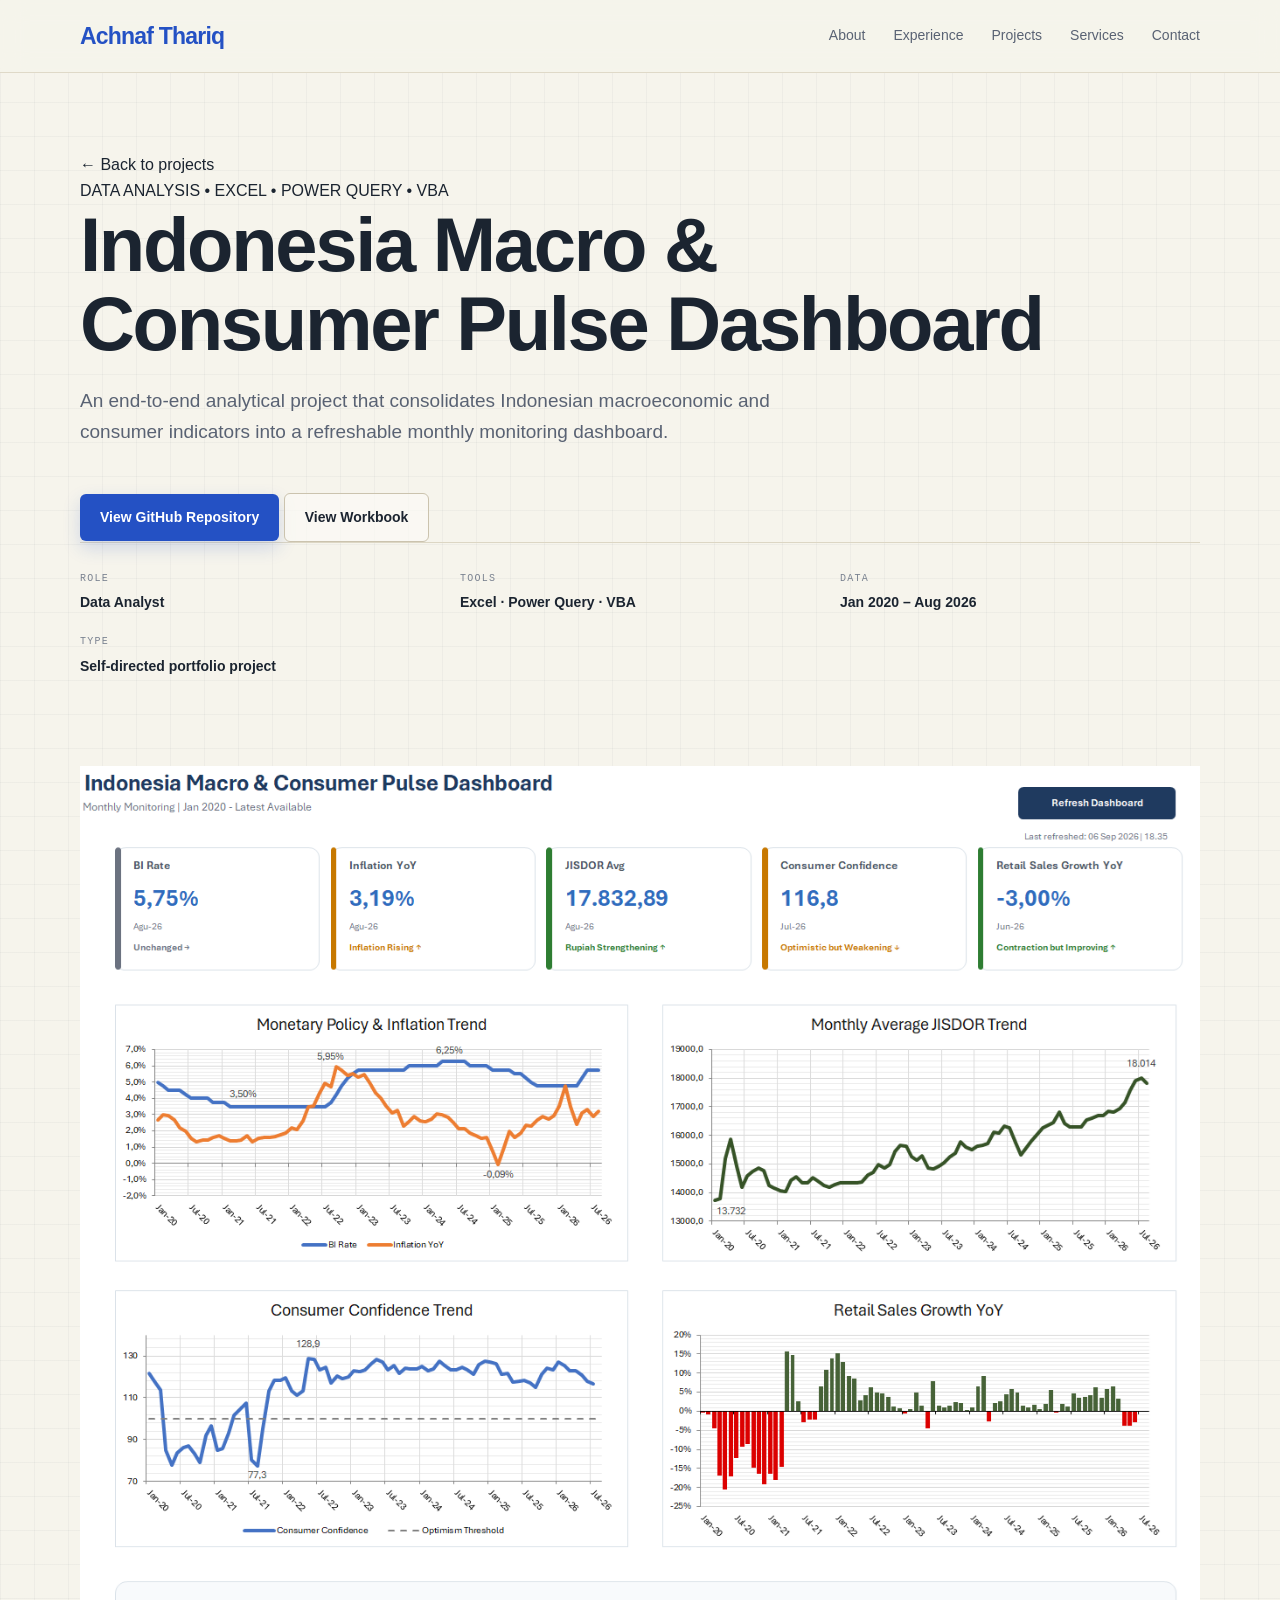
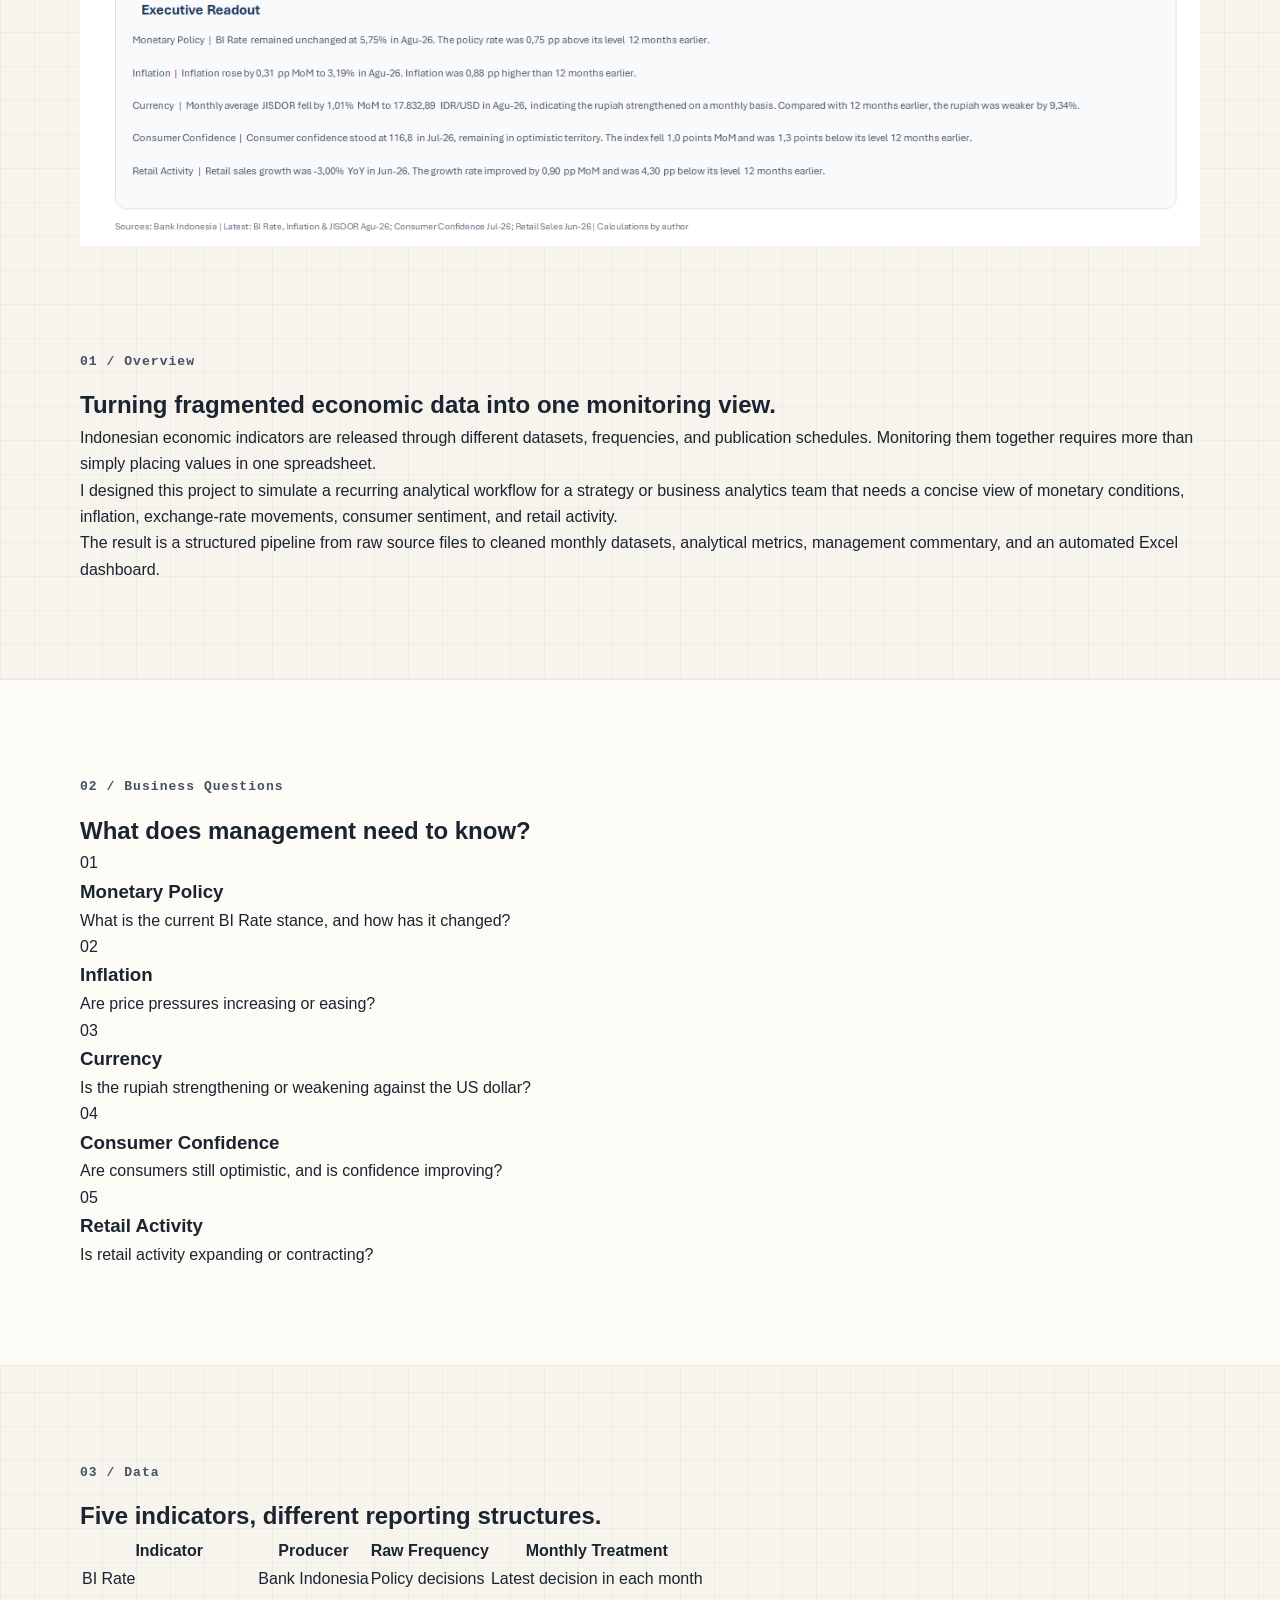
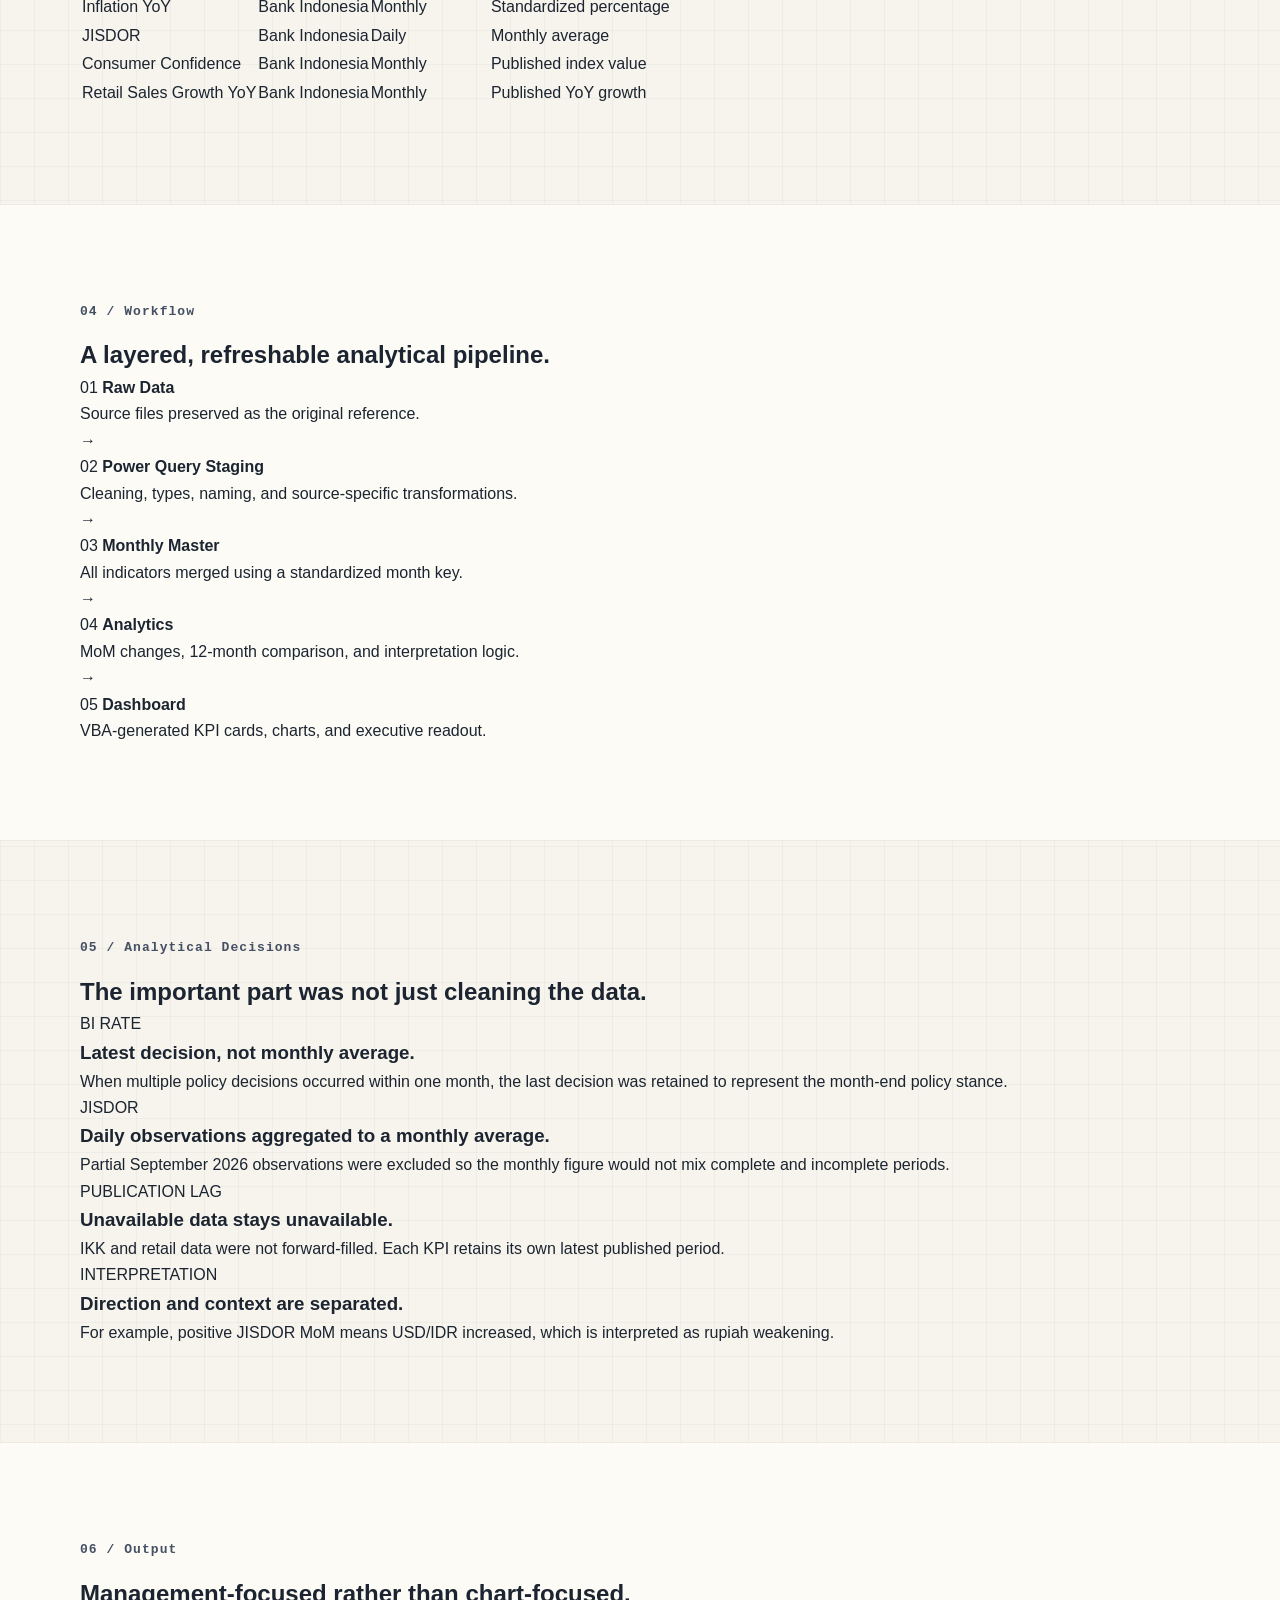
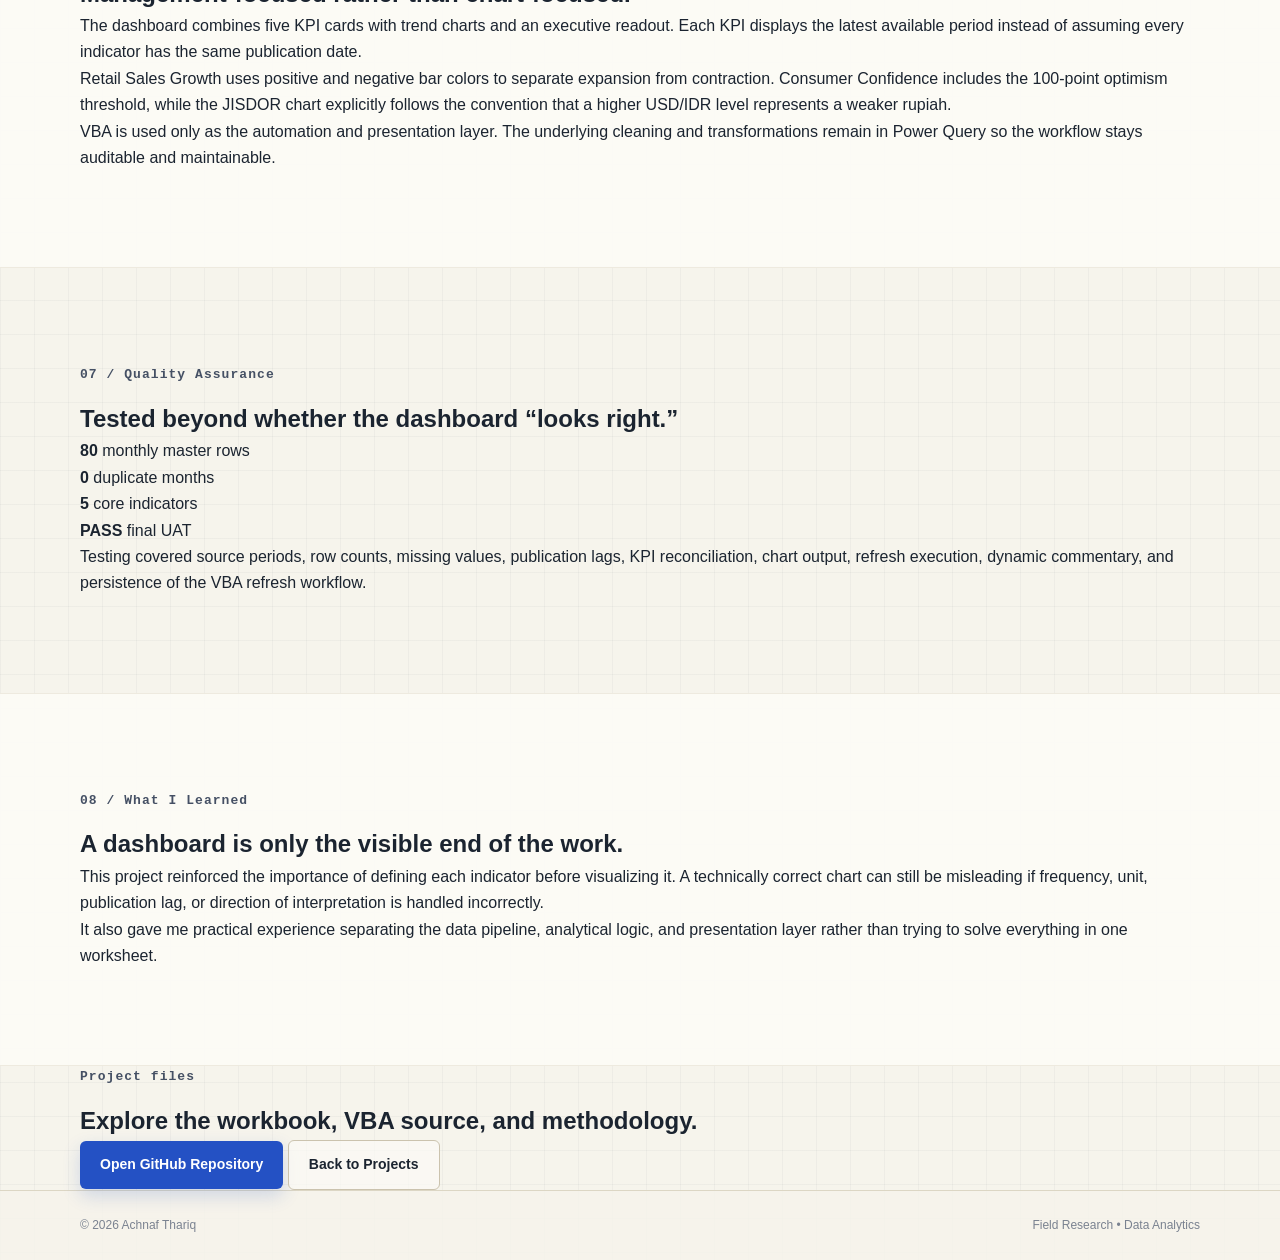
==== projects/indonesia-macro-consumer-pulse.html @ b65e3f68 "Add macro consumer dashboard case study and remove legacy sales project" ====
<!DOCTYPE html>
<html lang="en">
<head>
    <meta charset="UTF-8">
    <meta name="viewport" content="width=device-width, initial-scale=1.0">

    <title>Indonesia Macro & Consumer Pulse Dashboard | Achnaf Thariq</title>

    <meta
        name="description"
        content="Case study of an automated Excel dashboard for monitoring Indonesia's monetary conditions, exchange rate, consumer confidence, and retail activity using Power Query and VBA."
    >

    <link rel="canonical" href="https://www.achnafthariq.com/projects/indonesia-macro-consumer-pulse">

    <meta property="og:title" content="Indonesia Macro & Consumer Pulse Dashboard">
    <meta property="og:description" content="An automated Excel, Power Query, and VBA dashboard for monitoring Indonesian macroeconomic and consumer indicators.">
    <meta property="og:type" content="website">
    <meta property="og:url" content="https://www.achnafthariq.com/projects/indonesia-macro-consumer-pulse">
    <meta property="og:image" content="https://www.achnafthariq.com/images/projects/dashboard_preview.png">

    <link rel="icon" href="../favicon.svg" type="image/svg+xml">
    <link rel="alternate icon" href="../favicon.png">

    <link rel="preconnect" href="https://fonts.googleapis.com">
    <link rel="preconnect" href="https://fonts.gstatic.com" crossorigin>
    <link href="https://fonts.googleapis.com/css2?family=Space+Grotesk:wght@500;600;700&family=Inter:wght@400;500;600&family=JetBrains+Mono:wght@500;600&display=swap" rel="stylesheet">

    <link rel="stylesheet" href="../style.css">
</head>

<body>

    <header class="header">
        <nav class="navbar container">

            <a href="../index.html" class="logo">
                <span class="logo-mark" aria-hidden="true">
                    <span></span><span></span><span></span><span></span>
                </span>
                Achnaf Thariq
            </a>

            <button
                class="menu-button"
                id="menuButton"
                aria-label="Open navigation menu"
                aria-expanded="false"
                aria-controls="navLinks"
            >
                ☰
            </button>

            <div class="nav-links" id="navLinks">
                <a href="../index.html#about">About</a>
                <a href="../index.html#experience">Experience</a>
                <a href="../index.html#projects">Projects</a>
                <a href="../index.html#services">Services</a>
                <a href="../index.html#contact">Contact</a>
            </div>

        </nav>
    </header>


    <main class="case-study">

        <!-- HERO -->
        <section class="case-hero">
            <div class="container">

                <a href="../index.html#projects" class="case-back">
                    ← Back to projects
                </a>

                <p class="case-eyebrow">
                    DATA ANALYSIS • EXCEL • POWER QUERY • VBA
                </p>

                <h1>
                    Indonesia Macro &amp;<br>
                    Consumer Pulse Dashboard
                </h1>

                <p class="case-intro">
                    An end-to-end analytical project that consolidates Indonesian
                    macroeconomic and consumer indicators into a refreshable
                    monthly monitoring dashboard.
                </p>

                <div class="case-actions">
                    <a
                        href="https://github.com/achnafthariq/indonesia-macro-consumer-pulse-dashboard"
                        class="button primary"
                        target="_blank"
                        rel="noopener noreferrer"
                    >
                        View GitHub Repository
                    </a>

                    <a
                        href="https://github.com/achnafthariq/indonesia-macro-consumer-pulse-dashboard/blob/main/03_output/Indonesia_Macro_Consumer_Pulse_Dashboard.xlsm"
                        class="button secondary"
                        target="_blank"
                        rel="noopener noreferrer"
                    >
                        View Workbook
                    </a>
                </div>

                <div class="case-meta">
                    <div>
                        <span>ROLE</span>
                        <strong>Data Analyst</strong>
                    </div>

                    <div>
                        <span>TOOLS</span>
                        <strong>Excel · Power Query · VBA</strong>
                    </div>

                    <div>
                        <span>DATA</span>
                        <strong>Jan 2020 – Aug 2026</strong>
                    </div>

                    <div>
                        <span>TYPE</span>
                        <strong>Self-directed portfolio project</strong>
                    </div>
                </div>

            </div>
        </section>


        <!-- DASHBOARD PREVIEW -->
        <section class="case-dashboard-section">
            <div class="container">

                <div class="dashboard-frame">
                    <img
                        src="../images/projects/dashboard_preview.png"
                        alt="Indonesia Macro and Consumer Pulse Dashboard showing BI Rate, inflation, JISDOR, consumer confidence, and retail sales"
                    >
                </div>

            </div>
        </section>


        <!-- OVERVIEW -->
        <section class="section">
            <div class="container case-content-grid">

                <div>
                    <p class="section-label">01 / Overview</p>
                    <h2 class="case-section-title">
                        Turning fragmented economic data into one monitoring view.
                    </h2>
                </div>

                <div class="case-copy">
                    <p>
                        Indonesian economic indicators are released through different
                        datasets, frequencies, and publication schedules. Monitoring
                        them together requires more than simply placing values in one
                        spreadsheet.
                    </p>

                    <p>
                        I designed this project to simulate a recurring analytical
                        workflow for a strategy or business analytics team that needs
                        a concise view of monetary conditions, inflation, exchange-rate
                        movements, consumer sentiment, and retail activity.
                    </p>

                    <p>
                        The result is a structured pipeline from raw source files to
                        cleaned monthly datasets, analytical metrics, management
                        commentary, and an automated Excel dashboard.
                    </p>
                </div>

            </div>
        </section>


        <!-- BUSINESS QUESTIONS -->
        <section class="section section-alt">
            <div class="container">

                <p class="section-label">02 / Business Questions</p>
                <h2 class="case-section-title">
                    What does management need to know?
                </h2>

                <div class="question-grid">

                    <article class="case-card">
                        <span>01</span>
                        <h3>Monetary Policy</h3>
                        <p>
                            What is the current BI Rate stance, and how has it changed?
                        </p>
                    </article>

                    <article class="case-card">
                        <span>02</span>
                        <h3>Inflation</h3>
                        <p>
                            Are price pressures increasing or easing?
                        </p>
                    </article>

                    <article class="case-card">
                        <span>03</span>
                        <h3>Currency</h3>
                        <p>
                            Is the rupiah strengthening or weakening against the US dollar?
                        </p>
                    </article>

                    <article class="case-card">
                        <span>04</span>
                        <h3>Consumer Confidence</h3>
                        <p>
                            Are consumers still optimistic, and is confidence improving?
                        </p>
                    </article>

                    <article class="case-card">
                        <span>05</span>
                        <h3>Retail Activity</h3>
                        <p>
                            Is retail activity expanding or contracting?
                        </p>
                    </article>

                </div>

            </div>
        </section>


        <!-- DATA -->
        <section class="section">
            <div class="container">

                <p class="section-label">03 / Data</p>
                <h2 class="case-section-title">
                    Five indicators, different reporting structures.
                </h2>

                <div class="case-table-wrap">
                    <table class="case-table">
                        <thead>
                            <tr>
                                <th>Indicator</th>
                                <th>Producer</th>
                                <th>Raw Frequency</th>
                                <th>Monthly Treatment</th>
                            </tr>
                        </thead>

                        <tbody>
                            <tr>
                                <td>BI Rate</td>
                                <td>Bank Indonesia</td>
                                <td>Policy decisions</td>
                                <td>Latest decision in each month</td>
                            </tr>

                            <tr>
                                <td>Inflation YoY</td>
                                <td>Bank Indonesia</td>
                                <td>Monthly</td>
                                <td>Standardized percentage</td>
                            </tr>

                            <tr>
                                <td>JISDOR</td>
                                <td>Bank Indonesia</td>
                                <td>Daily</td>
                                <td>Monthly average</td>
                            </tr>

                            <tr>
                                <td>Consumer Confidence</td>
                                <td>Bank Indonesia</td>
                                <td>Monthly</td>
                                <td>Published index value</td>
                            </tr>

                            <tr>
                                <td>Retail Sales Growth YoY</td>
                                <td>Bank Indonesia</td>
                                <td>Monthly</td>
                                <td>Published YoY growth</td>
                            </tr>
                        </tbody>
                    </table>
                </div>

            </div>
        </section>


        <!-- PIPELINE -->
        <section class="section section-alt">
            <div class="container">

                <p class="section-label">04 / Workflow</p>
                <h2 class="case-section-title">
                    A layered, refreshable analytical pipeline.
                </h2>

                <div class="case-pipeline">

                    <div>
                        <span>01</span>
                        <strong>Raw Data</strong>
                        <p>Source files preserved as the original reference.</p>
                    </div>

                    <div class="pipeline-arrow">→</div>

                    <div>
                        <span>02</span>
                        <strong>Power Query Staging</strong>
                        <p>Cleaning, types, naming, and source-specific transformations.</p>
                    </div>

                    <div class="pipeline-arrow">→</div>

                    <div>
                        <span>03</span>
                        <strong>Monthly Master</strong>
                        <p>All indicators merged using a standardized month key.</p>
                    </div>

                    <div class="pipeline-arrow">→</div>

                    <div>
                        <span>04</span>
                        <strong>Analytics</strong>
                        <p>MoM changes, 12-month comparison, and interpretation logic.</p>
                    </div>

                    <div class="pipeline-arrow">→</div>

                    <div>
                        <span>05</span>
                        <strong>Dashboard</strong>
                        <p>VBA-generated KPI cards, charts, and executive readout.</p>
                    </div>

                </div>

            </div>
        </section>


        <!-- KEY DECISIONS -->
        <section class="section">
            <div class="container">

                <p class="section-label">05 / Analytical Decisions</p>
                <h2 class="case-section-title">
                    The important part was not just cleaning the data.
                </h2>

                <div class="decision-grid">

                    <article class="case-card">
                        <p class="decision-label">BI RATE</p>
                        <h3>Latest decision, not monthly average.</h3>
                        <p>
                            When multiple policy decisions occurred within one month,
                            the last decision was retained to represent the month-end
                            policy stance.
                        </p>
                    </article>

                    <article class="case-card">
                        <p class="decision-label">JISDOR</p>
                        <h3>Daily observations aggregated to a monthly average.</h3>
                        <p>
                            Partial September 2026 observations were excluded so the
                            monthly figure would not mix complete and incomplete periods.
                        </p>
                    </article>

                    <article class="case-card">
                        <p class="decision-label">PUBLICATION LAG</p>
                        <h3>Unavailable data stays unavailable.</h3>
                        <p>
                            IKK and retail data were not forward-filled. Each KPI
                            retains its own latest published period.
                        </p>
                    </article>

                    <article class="case-card">
                        <p class="decision-label">INTERPRETATION</p>
                        <h3>Direction and context are separated.</h3>
                        <p>
                            For example, positive JISDOR MoM means USD/IDR increased,
                            which is interpreted as rupiah weakening.
                        </p>
                    </article>

                </div>

            </div>
        </section>


        <!-- OUTPUT -->
        <section class="section section-alt">
            <div class="container case-content-grid">

                <div>
                    <p class="section-label">06 / Output</p>
                    <h2 class="case-section-title">
                        Management-focused rather than chart-focused.
                    </h2>
                </div>

                <div class="case-copy">
                    <p>
                        The dashboard combines five KPI cards with trend charts and
                        an executive readout. Each KPI displays the latest available
                        period instead of assuming every indicator has the same
                        publication date.
                    </p>

                    <p>
                        Retail Sales Growth uses positive and negative bar colors to
                        separate expansion from contraction. Consumer Confidence
                        includes the 100-point optimism threshold, while the JISDOR
                        chart explicitly follows the convention that a higher USD/IDR
                        level represents a weaker rupiah.
                    </p>

                    <p>
                        VBA is used only as the automation and presentation layer.
                        The underlying cleaning and transformations remain in
                        Power Query so the workflow stays auditable and maintainable.
                    </p>
                </div>

            </div>
        </section>


        <!-- QA -->
        <section class="section">
            <div class="container">

                <p class="section-label">07 / Quality Assurance</p>
                <h2 class="case-section-title">
                    Tested beyond whether the dashboard “looks right.”
                </h2>

                <div class="qa-grid">

                    <div class="qa-item">
                        <strong>80</strong>
                        <span>monthly master rows</span>
                    </div>

                    <div class="qa-item">
                        <strong>0</strong>
                        <span>duplicate months</span>
                    </div>

                    <div class="qa-item">
                        <strong>5</strong>
                        <span>core indicators</span>
                    </div>

                    <div class="qa-item">
                        <strong>PASS</strong>
                        <span>final UAT</span>
                    </div>

                </div>

                <div class="case-copy qa-copy">
                    <p>
                        Testing covered source periods, row counts, missing values,
                        publication lags, KPI reconciliation, chart output, refresh
                        execution, dynamic commentary, and persistence of the VBA
                        refresh workflow.
                    </p>
                </div>

            </div>
        </section>


        <!-- LEARNINGS -->
        <section class="section section-alt">
            <div class="container case-content-grid">

                <div>
                    <p class="section-label">08 / What I Learned</p>
                    <h2 class="case-section-title">
                        A dashboard is only the visible end of the work.
                    </h2>
                </div>

                <div class="case-copy">
                    <p>
                        This project reinforced the importance of defining each
                        indicator before visualizing it. A technically correct chart
                        can still be misleading if frequency, unit, publication lag,
                        or direction of interpretation is handled incorrectly.
                    </p>

                    <p>
                        It also gave me practical experience separating the data
                        pipeline, analytical logic, and presentation layer rather
                        than trying to solve everything in one worksheet.
                    </p>
                </div>

            </div>
        </section>


        <!-- CTA -->
        <section class="case-cta">
            <div class="container">

                <p class="section-label">Project files</p>

                <h2>
                    Explore the workbook, VBA source, and methodology.
                </h2>

                <div class="case-actions">
                    <a
                        href="https://github.com/achnafthariq/indonesia-macro-consumer-pulse-dashboard"
                        class="button primary"
                        target="_blank"
                        rel="noopener noreferrer"
                    >
                        Open GitHub Repository
                    </a>

                    <a
                        href="../index.html#projects"
                        class="button secondary"
                    >
                        Back to Projects
                    </a>
                </div>

            </div>
        </section>

    </main>


    <footer>
        <div class="container footer-content">
            <p>© <span id="year"></span> Achnaf Thariq</p>
            <p>Field Research • Data Analytics</p>
        </div>
    </footer>

    <script src="../script.js"></script>

</body>
</html>
---- style.css ----
/* =========================
   DESIGN TOKENS
========================= */

:root {
    --paper: #F6F4EC;
    --paper-deep: #F0EDE2;
    --surface: #FCFBF6;
    --surface-strong: #FFFFFF;
    --ink: #1B2430;
    --ink-soft: #596273;
    --ink-muted: #7A8290;
    --border: #DCD6C4;
    --border-strong: #CBC3AE;

    --blue: #2451C4;
    --blue-dark: #1B3A94;
    --blue-soft: #E8EDFB;
    --blue-border: #C4D0F2;

    --ochre: #C98A2B;
    --ochre-dark: #8A5E1C;
    --ochre-soft: #FBF0DE;
    --ochre-border: #EAD2A3;

    --shadow-sm: 0 8px 24px rgba(27, 36, 48, 0.05);
    --shadow-md: 0 14px 34px rgba(27, 36, 48, 0.08);

    --radius-sm: 6px;
    --radius-md: 10px;
    --radius-lg: 14px;

    --container: 1120px;
}

* {
    margin: 0;
    padding: 0;
    box-sizing: border-box;
}

html {
    scroll-behavior: smooth;
    scroll-padding-top: 84px;
}

body {
    font-family: "Segoe UI", "Helvetica Neue", Arial, sans-serif;
    background-color: var(--paper);
    color: var(--ink);
    line-height: 1.65;
    -webkit-font-smoothing: antialiased;
    text-rendering: optimizeLegibility;

    background-image:
        linear-gradient(rgba(27, 36, 48, 0.035) 1px, transparent 1px),
        linear-gradient(90deg, rgba(27, 36, 48, 0.035) 1px, transparent 1px);
    background-size: 34px 34px;
}

a {
    color: inherit;
    text-decoration: none;
}

button,
a {
    -webkit-tap-highlight-color: transparent;
}

img,
svg {
    max-width: 100%;
}

.container {
    width: min(var(--container), 90%);
    margin-inline: auto;
}

h1,
h2,
h3,
.logo,
.button {
    font-family: "Segoe UI", "Helvetica Neue", Arial, sans-serif;
}

::selection {
    background: var(--blue-soft);
    color: var(--ink);
}

/* =========================
   ACCESSIBILITY
========================= */

:focus-visible {
    outline: 3px solid rgba(36, 81, 196, 0.3);
    outline-offset: 3px;
    border-radius: 4px;
}

/* =========================
   NAVIGATION
========================= */

.header {
    position: fixed;
    width: 100%;
    top: 0;
    left: 0;
    background: rgba(246, 244, 236, 0.9);
    backdrop-filter: blur(12px);
    -webkit-backdrop-filter: blur(12px);
    border-bottom: 1px solid rgba(220, 214, 196, 0.9);
    z-index: 1000;
}

.navbar {
    height: 72px;
    display: flex;
    align-items: center;
    justify-content: space-between;
}

.logo {
    font-size: 23px;
    line-height: 1;
    font-weight: 800;
    letter-spacing: -0.8px;
    color: var(--blue);
}

.nav-links {
    display: flex;
    align-items: center;
    gap: 28px;
}

.nav-links a,
.case-nav a {
    position: relative;
    color: var(--ink-soft);
    font-size: 14px;
    font-weight: 500;
    transition: color 0.2s ease;
}

.nav-links a::after {
    content: "";
    position: absolute;
    left: 0;
    bottom: -7px;
    width: 100%;
    height: 2px;
    background: var(--blue);
    transform: scaleX(0);
    transform-origin: center;
    transition: transform 0.2s ease;
}

.nav-links a:hover,
.nav-links a.active,
.case-nav a:hover {
    color: var(--ink);
}

.nav-links a:hover::after,
.nav-links a.active::after {
    transform: scaleX(1);
}

.menu-button {
    display: none;
    background: transparent;
    border: 0;
    color: var(--ink);
    font-size: 25px;
    cursor: pointer;
    line-height: 1;
}

/* =========================
   HERO
========================= */

.hero {
    padding: 154px 0 64px;
}

.hero-content {
    max-width: 900px;
}

.eyebrow,
.section-label,
.pipeline-caption,
.timeline-date,
.skill-group-title,
.project-type,
.stage-tag,
.card-number,
.case-meta span,
.comparison-card > p,
.next-project p {
    font-family: ui-monospace, SFMono-Regular, Menlo, Monaco, Consolas, "Liberation Mono", monospace;
}

.eyebrow {
    color: var(--ink-soft);
    font-size: 13px;
    font-weight: 600;
    letter-spacing: 0.2px;
    margin-bottom: 18px;
}

.hero h1 {
    max-width: 880px;
    font-size: clamp(46px, 7vw, 76px);
    line-height: 1.04;
    letter-spacing: -2.8px;
    font-weight: 760;
    margin-bottom: 18px;
}

.hero h1 span {
    color: var(--blue);
}

.hero h2 {
    max-width: 770px;
    color: var(--ink);
    font-size: clamp(23px, 3vw, 34px);
    font-weight: 560;
    line-height: 1.3;
    letter-spacing: -0.8px;
    margin-bottom: 20px;
}

.hero-description {
    color: var(--ink-soft);
    max-width: 680px;
    font-size: 16px;
    margin-bottom: 30px;
}

.hero-buttons,
.contact-buttons {
    display: flex;
    gap: 12px;
    flex-wrap: wrap;
}

.button {
    display: inline-flex;
    align-items: center;
    justify-content: center;
    min-height: 46px;
    padding: 12px 20px;
    border-radius: var(--radius-sm);
    font-weight: 700;
    font-size: 14px;
    transition: transform 0.2s ease, box-shadow 0.2s ease, border-color 0.2s ease, color 0.2s ease;
}

.primary {
    background: var(--blue);
    color: #fff;
    box-shadow: 0 7px 18px rgba(36, 81, 196, 0.18);
}

.primary:hover {
    transform: translateY(-2px);
    box-shadow: 0 10px 24px rgba(36, 81, 196, 0.23);
}

.secondary {
    background: rgba(252, 251, 246, 0.68);
    border: 1px solid var(--border-strong);
    color: var(--ink);
}

.secondary:hover {
    border-color: var(--blue);
    color: var(--blue);
}

.hero-graphic {
    width: min(620px, 100%);
    height: auto;
    margin-top: 28px;
    display: block;
}

/* =========================
   DATA PIPELINE
========================= */

.pipeline {
    border-top: 1px solid var(--border);
    border-bottom: 1px solid var(--border);
    background: rgba(252, 251, 246, 0.94);
    padding: 24px 0;
}

.pipeline-caption {
    color: var(--ink-muted);
    font-size: 11px;
    margin-bottom: 12px;
}

.pipeline-steps {
    display: flex;
    align-items: center;
    gap: 10px;
    flex-wrap: wrap;
}

.pipeline-step {
    position: relative;
    display: flex;
    align-items: center;
    gap: 8px;
    padding-right: 24px;
    font-family: ui-monospace, SFMono-Regular, Menlo, Monaco, Consolas, monospace;
    font-size: 13px;
    font-weight: 600;
}

.pipeline-step:not(:last-child)::after {
    content: "";
    position: absolute;
    right: 1px;
    top: 50%;
    width: 13px;
    height: 1px;
    background: var(--border-strong);
}

.pipeline-step .dot {
    width: 7px;
    height: 7px;
    border-radius: 50%;
}

.pipeline-step.field {
    color: var(--ochre);
}

.pipeline-step.field .dot {
    background: var(--ochre);
}

.pipeline-step.data {
    color: var(--blue);
}

.pipeline-step.data .dot {
    background: var(--blue);
}

/* =========================
   SECTIONS
========================= */

.section {
    padding: 96px 0;
}

.section-alt {
    background: rgba(252, 251, 246, 0.97);
    border-top: 1px solid rgba(220, 214, 196, 0.45);
    border-bottom: 1px solid rgba(220, 214, 196, 0.45);
}

.section-label {
    color: var(--ink-muted);
    font-size: 11px;
    font-weight: 700;
    letter-spacing: 1.25px;
    margin-bottom: 14px;
}

.section-title {
    max-width: 900px;
    font-size: clamp(32px, 4.5vw, 47px);
    line-height: 1.14;
    letter-spacing: -1.6px;
    font-weight: 700;
    margin-bottom: 48px;
}

/* =========================
   ABOUT / SKILLS
========================= */

.about-grid {
    display: grid;
    grid-template-columns: 1.12fr 1fr;
    gap: 72px;
    align-items: start;
}

.about-copy p,
.about-grid > div:first-child > p {
    color: var(--ink-soft);
    font-size: 16px;
    margin-bottom: 18px;
}

.skills {
    display: block;
}

.skill-group {
    margin-bottom: 24px;
}

.skill-group:last-child {
    margin-bottom: 0;
}

.skill-group-title {
    font-size: 12px;
    font-weight: 700;
    margin-bottom: 11px;
}

.field-title {
    color: var(--ochre-dark);
}

.data-title {
    color: var(--blue-dark);
}

.learning-title {
    color: #5E6674;
}

.skill-group-items {
    display: flex;
    flex-wrap: wrap;
    gap: 8px;
}

.skill {
    display: inline-flex;
    align-items: center;
    gap: 7px;
    min-height: 34px;
    padding: 7px 11px;
    border-radius: var(--radius-sm);
    font-size: 13px;
    font-weight: 600;
}

.skill small {
    font-size: 10px;
    font-weight: 600;
    opacity: 0.72;
}

.field-skill {
    background: var(--ochre-soft);
    color: var(--ochre-dark);
    border: 1px solid var(--ochre-border);
}

.data-skill {
    background: var(--blue-soft);
    color: var(--blue-dark);
    border: 1px solid var(--blue-border);
}

.learning-skill {
    background: rgba(255, 255, 255, 0.6);
    color: var(--ink-soft);
    border: 1px dashed var(--border-strong);
}

/* =========================
   EXPERIENCE
========================= */

.timeline {
    max-width: 920px;
    display: flex;
    flex-direction: column;
    gap: 22px;
}

.timeline-item {
    background: var(--surface-strong);
    border: 1px solid var(--border);
    border-radius: var(--radius-md);
    padding: 28px 30px;
    box-shadow: var(--shadow-sm);
}

.stage-tag {
    display: inline-block;
    font-size: 10px;
    line-height: 1;
    font-weight: 700;
    letter-spacing: 0.5px;
    padding: 7px 9px;
    border-radius: 5px;
    margin-bottom: 17px;
}

.stage-tag.field {
    background: var(--ochre-soft);
    color: var(--ochre-dark);
    border: 1px solid var(--ochre-border);
}

.stage-tag.data {
    background: var(--blue-soft);
    color: var(--blue-dark);
    border: 1px solid var(--blue-border);
}

.experience-header {
    display: flex;
    justify-content: space-between;
    align-items: flex-start;
    gap: 30px;
    margin-bottom: 17px;
}

.timeline-date {
    color: var(--ink-muted);
    font-size: 11px;
    font-weight: 600;
    margin-bottom: 5px;
}

.timeline-item h3 {
    font-size: 21px;
    line-height: 1.25;
    margin-bottom: 4px;
    font-weight: 700;
}

.experience-company,
.experience-location {
    color: var(--ink-soft);
    font-size: 13px;
}

.experience-location {
    white-space: nowrap;
}

.experience-list {
    padding-left: 18px;
    max-width: 780px;
}

.experience-list li {
    color: var(--ink-soft);
    margin-bottom: 8px;
    padding-left: 3px;
    font-size: 14px;
}

.experience-list li::marker {
    color: var(--blue);
}

/* =========================
   PROJECTS
========================= */

.project-grid {
    display: grid;
    grid-template-columns: repeat(3, 1fr);
    gap: 20px;
}

.project-card {
    overflow: hidden;
    border-radius: var(--radius-md);
    background: var(--surface-strong);
    border: 1px solid var(--border);
    box-shadow: var(--shadow-sm);
    transition: transform 0.22s ease, box-shadow 0.22s ease, border-color 0.22s ease;
}

.project-card:hover {
    transform: translateY(-4px);
    box-shadow: var(--shadow-md);
}

.data-card:hover {
    border-color: var(--blue-border);
}

.field-card:hover {
    border-color: var(--ochre-border);
}

.project-image {
    height: 170px;
    display: flex;
    align-items: center;
    justify-content: center;
    padding: 20px;
    letter-spacing: 1.45px;
    font-family: ui-monospace, SFMono-Regular, Menlo, Monaco, Consolas, monospace;
    font-size: 11px;
    font-weight: 700;
    background-size: 16px 16px;
}

.project-image-real {
    padding: 0;
    overflow: hidden;
    background: #ffffff;
}

.project-image-real img {
    width: 100%;
    height: 100%;
    display: block;
    object-fit: cover;
    object-position: center;
}

.data-image {
    background-color: var(--blue-soft);
    color: #33509B;
    background-image: radial-gradient(#B9C7EE 1px, transparent 1px);
}

.field-image {
    background-color: var(--ochre-soft);
    color: #9C7126;
    background-image: radial-gradient(#E9C787 1px, transparent 1px);
}

.project-content {
    padding: 22px;
}

.project-type {
    font-size: 10px;
    letter-spacing: 1px;
    margin-bottom: 8px;
    font-weight: 700;
}

.data-text {
    color: var(--blue);
}

.field-text {
    color: var(--ochre);
}

.project-content h3 {
    margin-bottom: 9px;
    font-size: 19px;
    line-height: 1.25;
    font-weight: 700;
}

.project-content > p:not(.project-type) {
    color: var(--ink-soft);
    margin-bottom: 17px;
    font-size: 14px;
}

.project-tags {
    display: flex;
    flex-wrap: wrap;
    gap: 7px;
    margin-bottom: 17px;
}

.project-tags span,
.case-tags span {
    padding: 6px 9px;
    background: var(--paper);
    border: 1px solid var(--border);
    border-radius: 5px;
    color: var(--ink-soft);
    font-size: 11px;
    font-weight: 600;
}

.project-link {
    display: inline-block;
    font-weight: 700;
    color: var(--blue);
    font-size: 13px;
}

.project-link:hover {
    text-decoration: underline;
    text-underline-offset: 3px;
}

.project-coming {
    color: var(--ink-muted);
    font-size: 12px;
    font-weight: 700;
}

/* =========================
   SERVICES
========================= */

.card-grid {
    display: grid;
    grid-template-columns: repeat(3, 1fr);
    gap: 18px;
}

.card {
    min-height: 210px;
    padding: 28px;
    background: var(--paper);
    border: 1px solid var(--border);
    border-radius: var(--radius-md);
    transition: transform 0.22s ease, border-color 0.22s ease, box-shadow 0.22s ease;
}

.card:hover {
    transform: translateY(-3px);
    border-color: var(--blue-border);
    box-shadow: var(--shadow-sm);
}

.card-number {
    display: inline-block;
    font-size: 11px;
    font-weight: 800;
    margin-bottom: 28px;
}

.card h3 {
    font-size: 18px;
    margin-bottom: 10px;
    font-weight: 700;
}

.card p {
    color: var(--ink-soft);
    font-size: 14px;
}

/* =========================
   CONTACT
========================= */

.contact {
    text-align: center;
}

.contact-content {
    max-width: 740px;
}

.contact h2 {
    font-size: clamp(36px, 5vw, 55px);
    line-height: 1.1;
    letter-spacing: -1.8px;
    font-weight: 720;
    margin-bottom: 17px;
}

.contact p:not(.section-label) {
    color: var(--ink-soft);
    margin-bottom: 28px;
    font-size: 16px;
}

.contact-buttons {
    justify-content: center;
}

/* =========================
   FOOTER
========================= */

footer {
    border-top: 1px solid var(--border);
    padding: 25px 0;
    color: var(--ink-muted);
    font-size: 12px;
    background: rgba(246, 244, 236, 0.86);
}

.footer-content {
    display: flex;
    justify-content: space-between;
    gap: 20px;
}

/* =========================
   CASE STUDY
========================= */

.case-nav {
    display: flex;
    gap: 25px;
}

.case-hero {
    padding: 152px 0 88px;
}

.case-container {
    max-width: 900px;
}

.back-link {
    display: inline-block;
    color: var(--ink-muted);
    font-size: 13px;
    font-weight: 600;
    margin-bottom: 42px;
}

.back-link:hover {
    color: var(--blue);
}

.case-hero h1 {
    font-size: clamp(48px, 8vw, 76px);
    line-height: 1.04;
    letter-spacing: -2.3px;
    margin-bottom: 22px;
}

.case-intro {
    max-width: 760px;
    color: var(--ink-soft);
    font-size: 19px;
    line-height: 1.65;
    margin-bottom: 45px;
}

.case-meta {
    display: grid;
    grid-template-columns: repeat(3, 1fr);
    gap: 20px;
    padding-top: 28px;
    border-top: 1px solid var(--border);
}

.case-meta div {
    display: flex;
    flex-direction: column;
    gap: 4px;
}

.case-meta span {
    color: var(--ink-muted);
    font-size: 10px;
    letter-spacing: 1.25px;
}

.case-meta strong {
    font-size: 14px;
}

.case-heading {
    font-size: clamp(31px, 5vw, 47px);
    line-height: 1.18;
    letter-spacing: -1.2px;
    margin-bottom: 27px;
}

.case-text {
    max-width: 760px;
    color: var(--ink-soft);
    font-size: 16px;
    margin-bottom: 18px;
}

.problem-grid {
    display: grid;
    grid-template-columns: repeat(2, 1fr);
    gap: 15px;
    margin-top: 45px;
}

.problem-card {
    padding: 24px;
    background: var(--surface-strong);
    border: 1px solid var(--border);
    border-radius: var(--radius-md);
    box-shadow: var(--shadow-sm);
}

.problem-card > span {
    color: var(--blue);
    font-size: 11px;
    font-weight: 800;
}

.problem-card h3 {
    margin: 18px 0 7px;
    font-size: 18px;
}

.problem-card p {
    color: var(--ink-soft);
    font-size: 14px;
}

.workflow {
    margin-top: 40px;
}

.workflow-step {
    display: grid;
    grid-template-columns: 56px 1fr;
    gap: 18px;
    padding: 27px 0;
    border-bottom: 1px solid var(--border);
}

.workflow-step > span {
    color: var(--blue);
    font-size: 12px;
    font-weight: 800;
}

.workflow-step h3 {
    margin-bottom: 7px;
    font-size: 20px;
}

.workflow-step p {
    color: var(--ink-soft);
    max-width: 680px;
}

.case-tags {
    display: flex;
    flex-wrap: wrap;
    gap: 9px;
    margin-top: 32px;
}

.case-tags span {
    padding: 8px 12px;
    font-size: 12px;
}

.comparison-grid {
    display: grid;
    grid-template-columns: 1fr;
    gap: 32px;
    margin-top: 40px;
}

.comparison-card {
    width: 100%;
}

.case-image {
    width: 100%;
    height: auto;
    display: block;
    border-radius: var(--radius-md);
    border: 1px solid var(--border);
    box-shadow: var(--shadow-sm);
}

.comparison-card > p {
    color: var(--blue);
    font-size: 10px;
    font-weight: 800;
    letter-spacing: 1.4px;
    margin-bottom: 9px;
}

.case-placeholder {
    min-height: 300px;
    display: flex;
    align-items: center;
    justify-content: center;
    text-align: center;
    background: linear-gradient(135deg, var(--blue-soft), #F3F5FC);
    border: 1px solid var(--blue-border);
    border-radius: var(--radius-md);
    color: var(--ink-muted);
    font-size: 13px;
    letter-spacing: 1px;
}

.next-project {
    margin-top: 55px;
    padding-top: 28px;
    border-top: 1px solid var(--border);
}

.next-project p {
    color: var(--blue);
    font-size: 10px;
    letter-spacing: 1.4px;
    margin-bottom: 9px;
}

.next-project h3 {
    font-size: 23px;
}

.result-grid {
    display: grid;
    grid-template-columns: repeat(4, 1fr);
    gap: 14px;
    margin-top: 36px;
}

.result-card {
    padding: 24px 16px;
    background: var(--surface-strong);
    border: 1px solid var(--border);
    border-radius: var(--radius-md);
    text-align: center;
    box-shadow: var(--shadow-sm);
}

.result-card strong {
    display: block;
    color: var(--blue);
    font-size: 32px;
    margin-bottom: 4px;
}

.result-card span {
    color: var(--ink-soft);
    font-size: 12px;
}

/* =========================
   RESPONSIVE
========================= */

@media (max-width: 900px) {
    .project-grid,
    .card-grid {
        grid-template-columns: 1fr 1fr;
    }

    .project-grid .project-card:last-child,
    .card-grid .card:last-child {
        grid-column: 1 / -1;
    }
}

@media (max-width: 800px) {
    html {
        scroll-padding-top: 72px;
    }

    .menu-button {
        display: block;
    }

    .nav-links {
        display: none;
        position: absolute;
        top: 72px;
        left: 0;
        width: 100%;
        flex-direction: column;
        align-items: flex-start;
        gap: 16px;
        background: rgba(246, 244, 236, 0.98);
        padding: 22px 5%;
        border-bottom: 1px solid var(--border);
        box-shadow: var(--shadow-sm);
    }

    .nav-links.active {
        display: flex;
    }

    .nav-links a::after {
        display: none;
    }

    .hero {
        padding: 126px 0 44px;
    }

    .hero h1 {
        letter-spacing: -1.8px;
    }

    .hero-graphic {
        margin-top: 22px;
    }

    .section {
        padding: 70px 0;
    }

    .section-title {
        margin-bottom: 38px;
    }

    .about-grid,
    .project-grid,
    .card-grid {
        grid-template-columns: 1fr;
    }

    .project-grid .project-card:last-child,
    .card-grid .card:last-child {
        grid-column: auto;
    }

    .about-grid {
        gap: 34px;
    }

    .experience-header {
        flex-direction: column;
        gap: 5px;
    }

    .experience-location {
        white-space: normal;
    }

    .footer-content {
        flex-direction: column;
        gap: 5px;
    }

    .case-meta,
    .problem-grid,
    .comparison-grid {
        grid-template-columns: 1fr;
    }

    .case-hero {
        padding: 126px 0 68px;
    }

    .case-intro {
        font-size: 17px;
    }

    .workflow-step {
        grid-template-columns: 40px 1fr;
    }

    .result-grid {
        grid-template-columns: repeat(2, 1fr);
    }
}

@media (max-width: 520px) {
    .container {
        width: min(var(--container), 92%);
    }

    .hero h1 {
        font-size: clamp(42px, 13vw, 58px);
    }

    .hero h2 {
        font-size: 23px;
    }

    .hero-description,
    .about-copy p,
    .about-grid > div:first-child > p {
        font-size: 15px;
    }

    .hero-buttons .button,
    .contact-buttons .button {
        width: 100%;
    }

    .pipeline-step {
        width: calc(50% - 6px);
        padding-right: 0;
    }

    .pipeline-step::after {
        display: none;
    }

    .timeline-item {
        padding: 23px 20px;
    }

    .project-image {
        height: 145px;
    }

    .card {
        min-height: 0;
    }

    .result-grid {
        grid-template-columns: 1fr;
    }
}

@media (prefers-reduced-motion: reduce) {
    html {
        scroll-behavior: auto;
    }

    *,
    *::before,
    *::after {
        transition-duration: 0.01ms !important;
        animation-duration: 0.01ms !important;
        animation-iteration-count: 1 !important;
    }
}

/* =========================
   REFINEMENT V2
   Feedback-driven homepage adjustments
========================= */

/* Align the hero with the same left edge as the navbar and other sections. */
.hero-content {
    max-width: none;
}

/* Make section eyebrows easier to scan and less visually faint. */
.section-label {
    color: #455064;
    font-size: 13px;
    font-weight: 800;
    letter-spacing: 1.05px;
    margin-bottom: 13px;
}

/* Clearer semantic hero illustration: Raw Data -> Clean Data -> Insight. */
.hero-graphic {
    width: min(780px, 100%);
    margin-top: 34px;
    overflow: visible;
}

.hero-graphic-label {
    font-family: ui-monospace, SFMono-Regular, Menlo, Monaco, Consolas, "Liberation Mono", monospace;
    font-size: 11px;
    font-weight: 800;
    letter-spacing: 1.2px;
}

.field-label { fill: var(--ochre-dark); }
.clean-label { fill: #53627A; }
.insight-label { fill: var(--blue-dark); }

.hero-panel {
    stroke-width: 1.5;
}

.raw-panel {
    fill: rgba(251, 240, 222, 0.68);
    stroke: var(--ochre-border);
}

.clean-panel {
    fill: rgba(255, 255, 255, 0.72);
    stroke: var(--border-strong);
}

.insight-panel {
    fill: rgba(232, 237, 251, 0.72);
    stroke: var(--blue-border);
}

.raw-line {
    stroke: var(--ochre);
    stroke-width: 5;
    stroke-linecap: round;
    opacity: 0.76;
}

.raw-line.short { opacity: 0.48; }
.raw-dot { fill: var(--ochre); opacity: 0.9; }
.raw-error {
    stroke: #B45A42;
    stroke-width: 2.5;
    stroke-linecap: round;
}

.flow-arrow {
    fill: none;
    stroke: #9CA3AF;
    stroke-width: 2;
    stroke-linecap: round;
    stroke-linejoin: round;
}

.table-line {
    stroke: #D3D8E0;
    stroke-width: 1.5;
}

.table-cell { fill: #8EA2C2; opacity: 0.72; }
.chart-axis { stroke: #BFC7D4; stroke-width: 1.5; }
.chart-bar { fill: var(--blue); }
.bar-1 { opacity: 0.62; }
.bar-2 { opacity: 0.75; }
.bar-3 { opacity: 0.88; }
.bar-4 { opacity: 1; }
.insight-dot { fill: var(--blue); }
.insight-pointer {
    stroke: var(--blue);
    stroke-width: 1.8;
    stroke-linecap: round;
}

@media (max-width: 800px) {
    .section-label {
        font-size: 12px;
    }

    .hero-graphic {
        margin-top: 28px;
    }
}
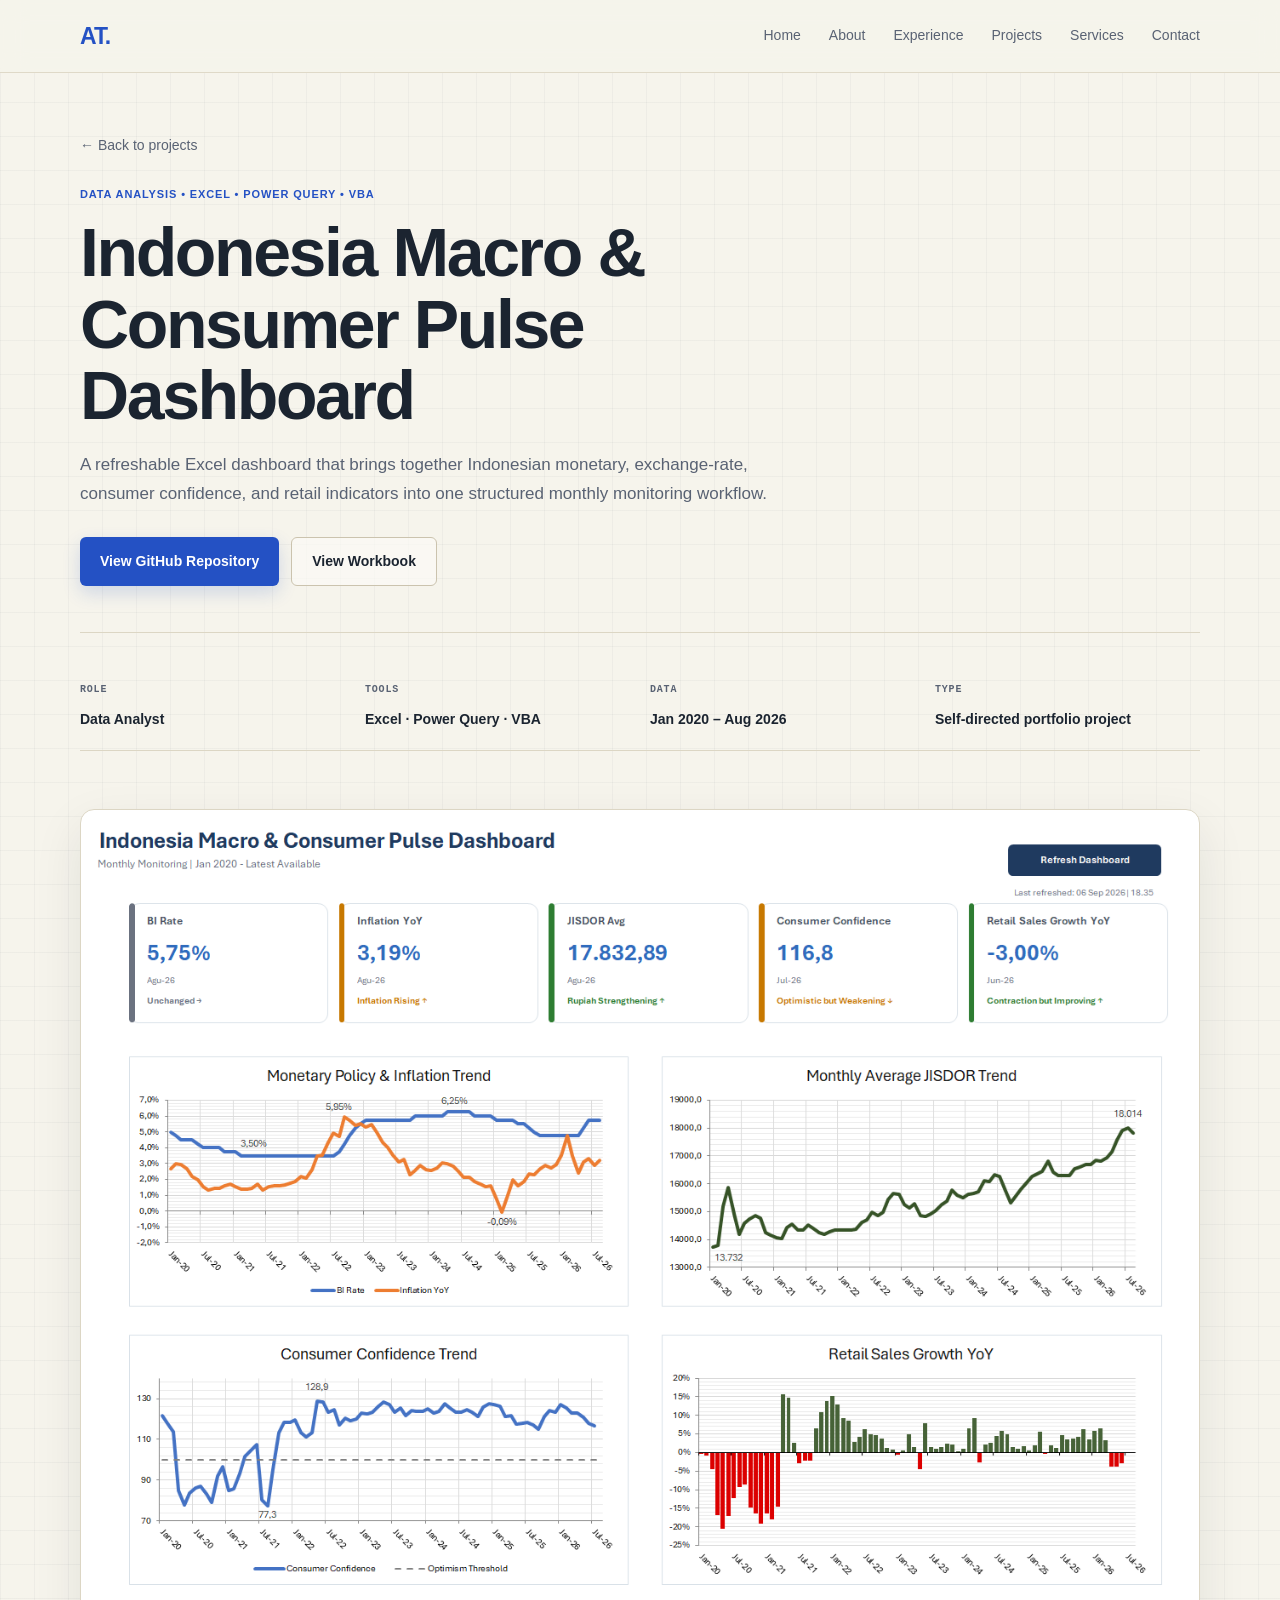
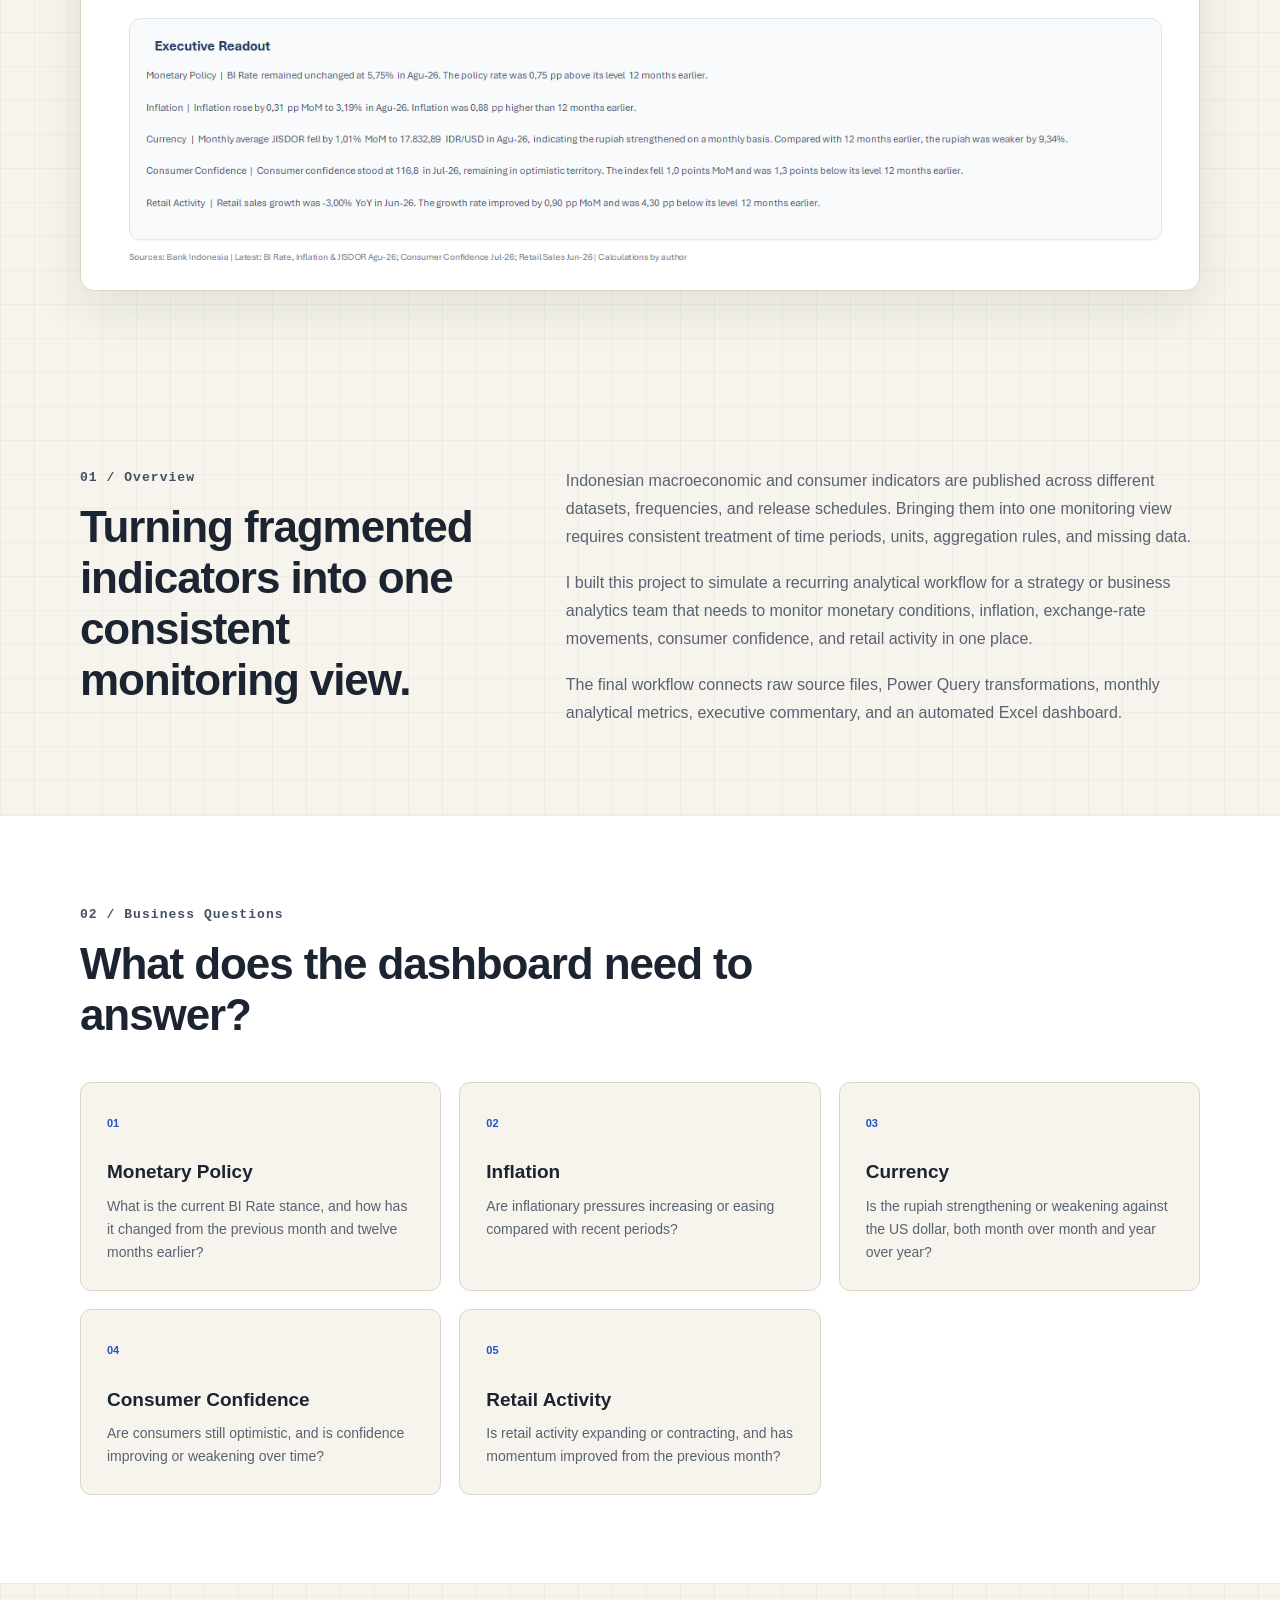
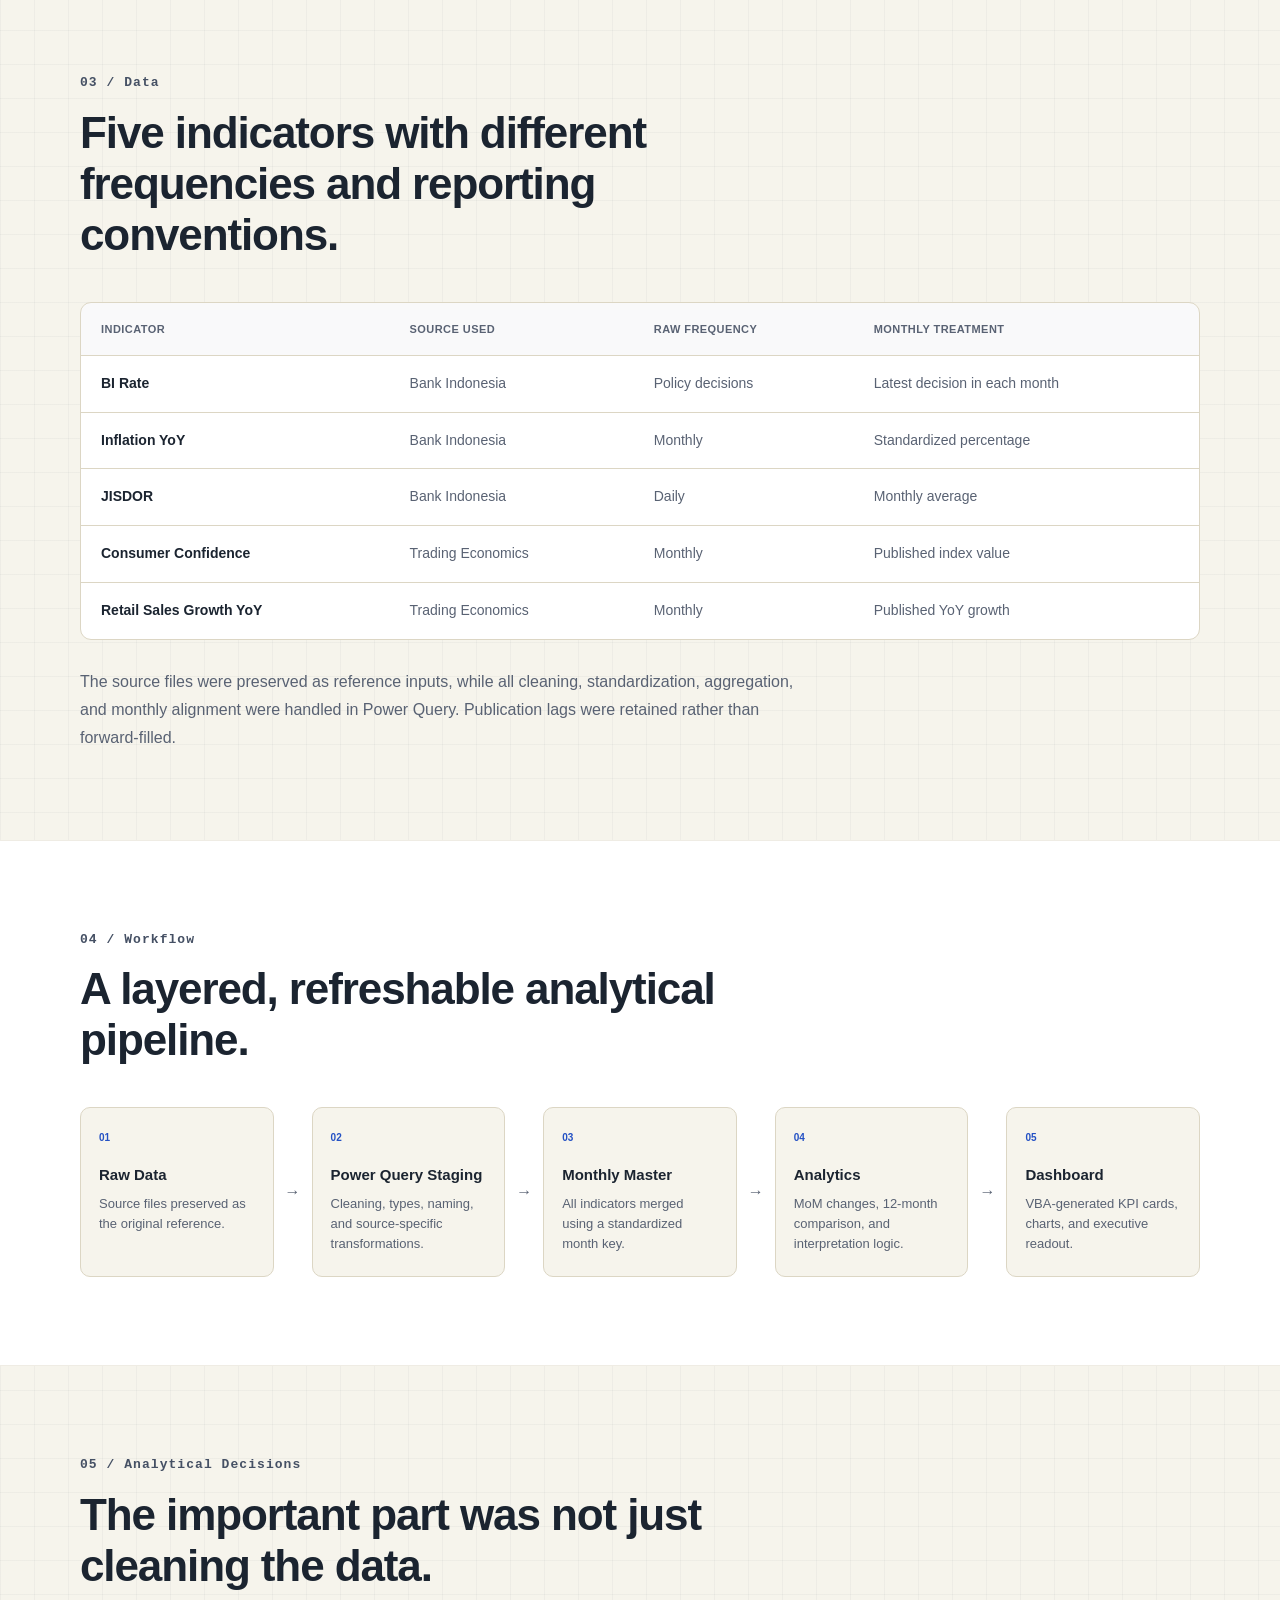
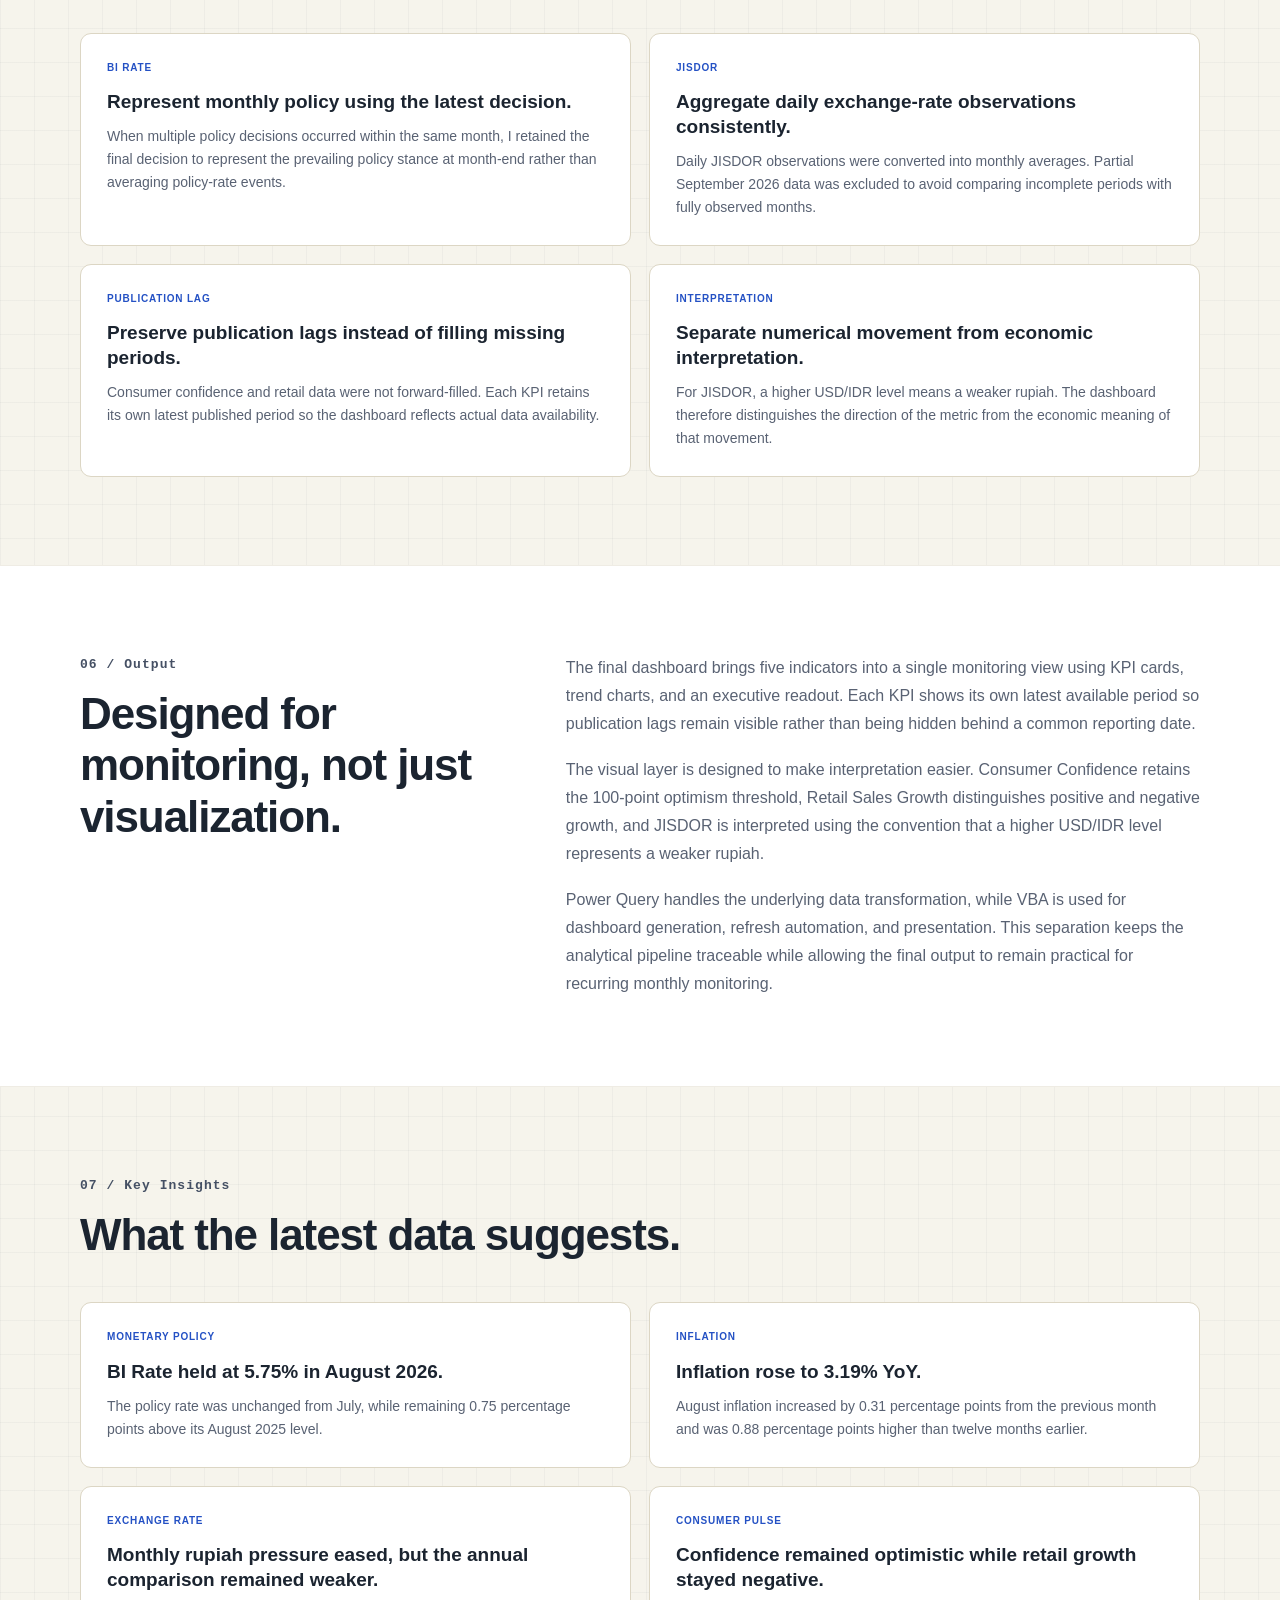
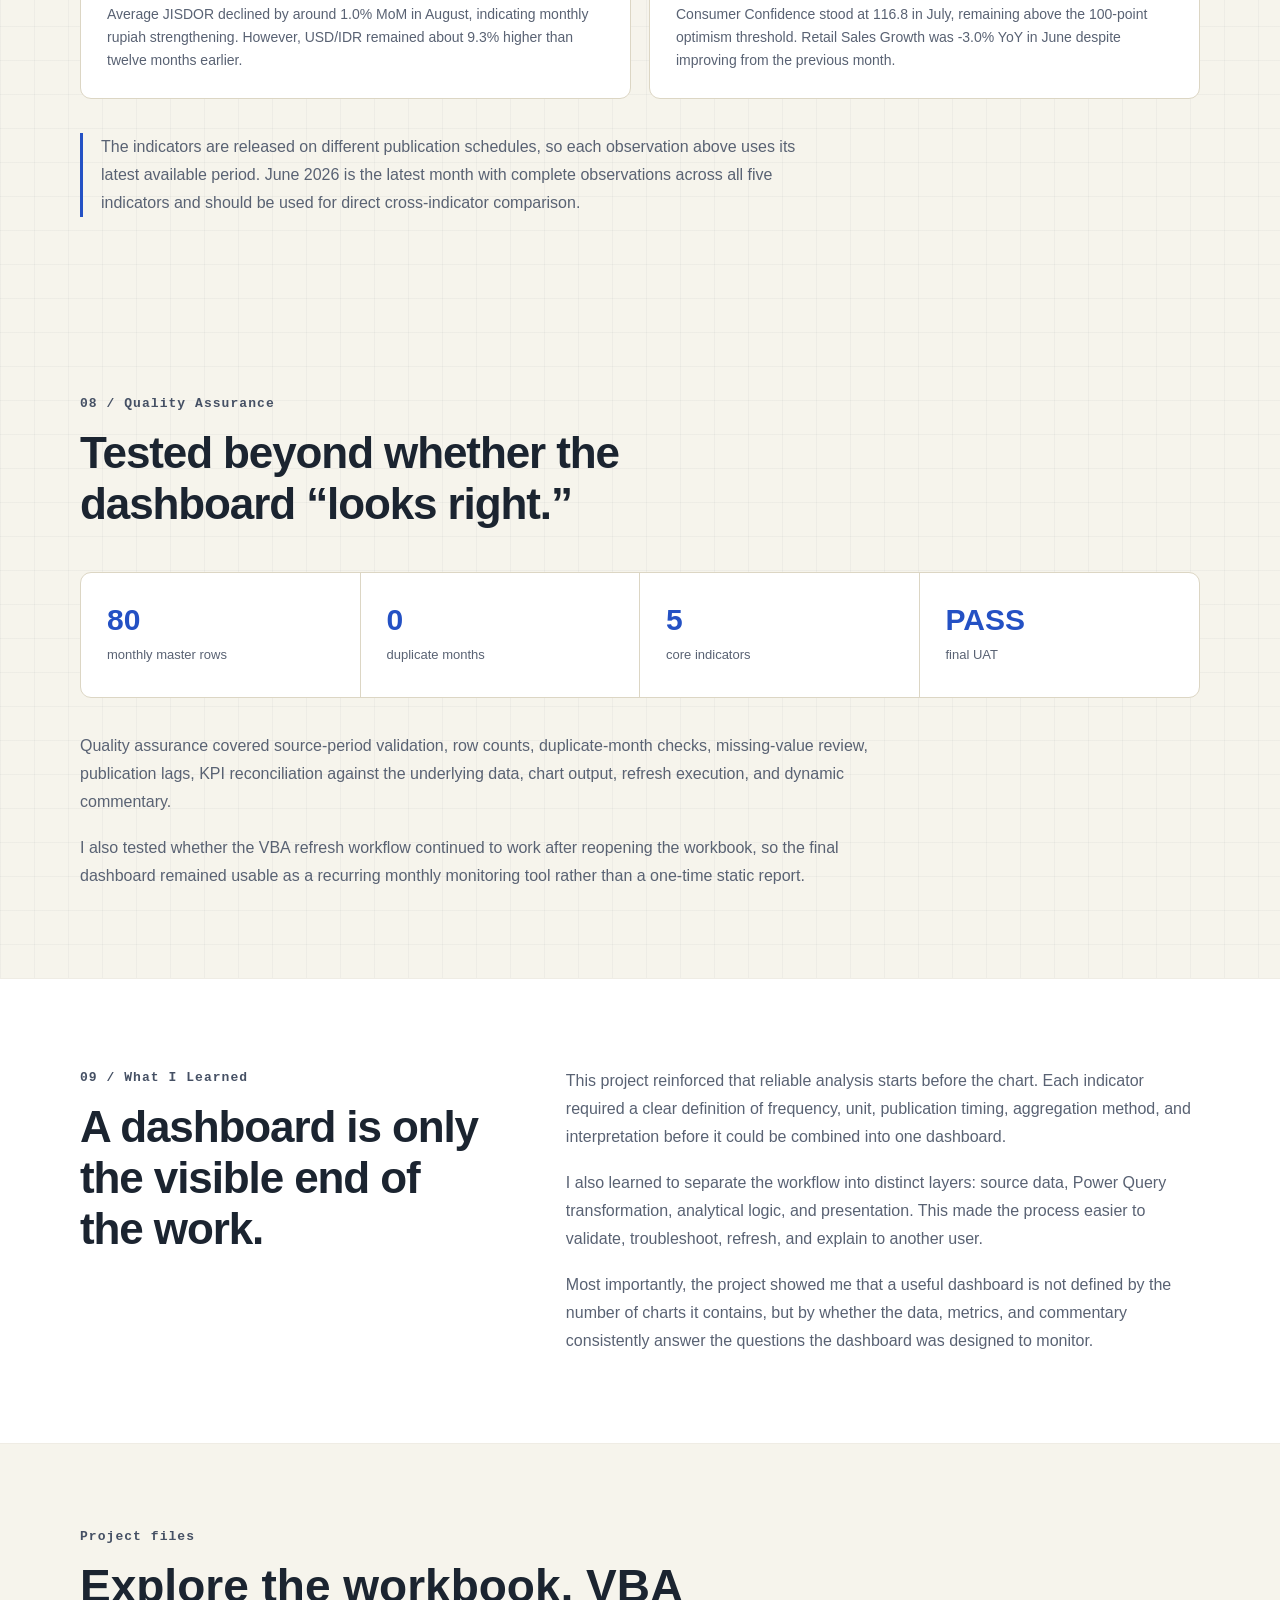
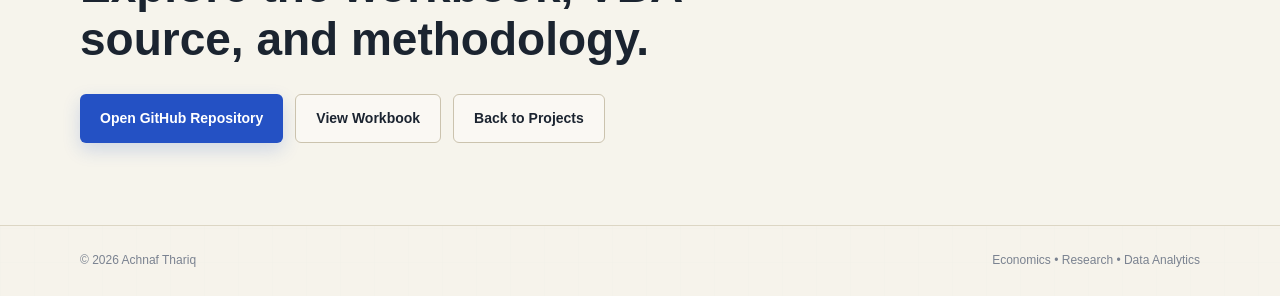
==== commit 25016a34: "Polish macro consumer dashboard case study and portfolio layout" ====
--- a/projects/indonesia-macro-consumer-pulse.html
+++ b/projects/indonesia-macro-consumer-pulse.html
@@ -18,6 +18,12 @@
     <meta property="og:type" content="website">
     <meta property="og:url" content="https://www.achnafthariq.com/projects/indonesia-macro-consumer-pulse">
     <meta property="og:image" content="https://www.achnafthariq.com/images/projects/dashboard_preview.png">
+    <meta property="og:site_name" content="Achnaf Thariq">
+    <meta property="og:image:alt" content="Indonesia Macro and Consumer Pulse Dashboard by Achnaf Thariq">
+    <meta name="twitter:card" content="summary_large_image">
+    <meta name="twitter:title" content="Indonesia Macro &amp; Consumer Pulse Dashboard | Achnaf Thariq">
+    <meta name="twitter:description" content="An automated Excel, Power Query, and VBA dashboard for monitoring Indonesian macroeconomic and consumer indicators.">
+    <meta name="twitter:image" content="https://www.achnafthariq.com/images/projects/dashboard_preview.png">
 
     <link rel="icon" href="../favicon.svg" type="image/svg+xml">
     <link rel="alternate icon" href="../favicon.png">
@@ -34,13 +40,7 @@
     <header class="header">
         <nav class="navbar container">
 
-            <a href="../index.html" class="logo">
-                <span class="logo-mark" aria-hidden="true">
-                    <span></span><span></span><span></span><span></span>
-                </span>
-                Achnaf Thariq
-            </a>
-
+            <a href="../index.html#home" class="logo" aria-label="Achnaf Thariq home">AT.</a>
             <button
                 class="menu-button"
                 id="menuButton"
@@ -52,6 +52,7 @@
             </button>
 
             <div class="nav-links" id="navLinks">
+                <a href="../index.html#home">Home</a>
                 <a href="../index.html#about">About</a>
                 <a href="../index.html#experience">Experience</a>
                 <a href="../index.html#projects">Projects</a>
@@ -83,9 +84,9 @@
                 </h1>
 
                 <p class="case-intro">
-                    An end-to-end analytical project that consolidates Indonesian
-                    macroeconomic and consumer indicators into a refreshable
-                    monthly monitoring dashboard.
+                    A refreshable Excel dashboard that brings together Indonesian
+                    monetary, exchange-rate, consumer confidence, and retail indicators
+                    into one structured monthly monitoring workflow.
                 </p>
 
                 <div class="case-actions">
@@ -156,29 +157,29 @@
                 <div>
                     <p class="section-label">01 / Overview</p>
                     <h2 class="case-section-title">
-                        Turning fragmented economic data into one monitoring view.
+                        Turning fragmented indicators into one consistent monitoring view.
                     </h2>
                 </div>
 
                 <div class="case-copy">
                     <p>
-                        Indonesian economic indicators are released through different
-                        datasets, frequencies, and publication schedules. Monitoring
-                        them together requires more than simply placing values in one
-                        spreadsheet.
-                    </p>
-
-                    <p>
-                        I designed this project to simulate a recurring analytical
-                        workflow for a strategy or business analytics team that needs
-                        a concise view of monetary conditions, inflation, exchange-rate
-                        movements, consumer sentiment, and retail activity.
-                    </p>
-
-                    <p>
-                        The result is a structured pipeline from raw source files to
-                        cleaned monthly datasets, analytical metrics, management
-                        commentary, and an automated Excel dashboard.
+                        Indonesian macroeconomic and consumer indicators are published
+                        across different datasets, frequencies, and release schedules.
+                        Bringing them into one monitoring view requires consistent
+                        treatment of time periods, units, aggregation rules, and missing data.
+                    </p>
+
+                    <p>
+                        I built this project to simulate a recurring analytical workflow
+                        for a strategy or business analytics team that needs to monitor
+                        monetary conditions, inflation, exchange-rate movements, consumer
+                        confidence, and retail activity in one place.
+                    </p>
+
+                    <p>
+                        The final workflow connects raw source files, Power Query
+                        transformations, monthly analytical metrics, executive commentary,
+                        and an automated Excel dashboard.
                     </p>
                 </div>
 
@@ -192,7 +193,7 @@
 
                 <p class="section-label">02 / Business Questions</p>
                 <h2 class="case-section-title">
-                    What does management need to know?
+                    What does the dashboard need to answer?
                 </h2>
 
                 <div class="question-grid">
@@ -201,7 +202,8 @@
                         <span>01</span>
                         <h3>Monetary Policy</h3>
                         <p>
-                            What is the current BI Rate stance, and how has it changed?
+                            What is the current BI Rate stance, and how has it changed
+                            from the previous month and twelve months earlier?
                         </p>
                     </article>
 
@@ -209,7 +211,8 @@
                         <span>02</span>
                         <h3>Inflation</h3>
                         <p>
-                            Are price pressures increasing or easing?
+                            Are inflationary pressures increasing or easing compared
+                            with recent periods?
                         </p>
                     </article>
 
@@ -217,7 +220,8 @@
                         <span>03</span>
                         <h3>Currency</h3>
                         <p>
-                            Is the rupiah strengthening or weakening against the US dollar?
+                            Is the rupiah strengthening or weakening against the US dollar,
+                            both month over month and year over year?
                         </p>
                     </article>
 
@@ -225,7 +229,8 @@
                         <span>04</span>
                         <h3>Consumer Confidence</h3>
                         <p>
-                            Are consumers still optimistic, and is confidence improving?
+                            Are consumers still optimistic, and is confidence improving
+                            or weakening over time?
                         </p>
                     </article>
 
@@ -233,7 +238,8 @@
                         <span>05</span>
                         <h3>Retail Activity</h3>
                         <p>
-                            Is retail activity expanding or contracting?
+                            Is retail activity expanding or contracting, and has momentum
+                            improved from the previous month?
                         </p>
                     </article>
 
@@ -249,7 +255,7 @@
 
                 <p class="section-label">03 / Data</p>
                 <h2 class="case-section-title">
-                    Five indicators, different reporting structures.
+                    Five indicators with different frequencies and reporting conventions.
                 </h2>
 
                 <div class="case-table-wrap">
@@ -257,7 +263,7 @@
                         <thead>
                             <tr>
                                 <th>Indicator</th>
-                                <th>Producer</th>
+                                <th>Source Used</th>
                                 <th>Raw Frequency</th>
                                 <th>Monthly Treatment</th>
                             </tr>
@@ -287,14 +293,14 @@
 
                             <tr>
                                 <td>Consumer Confidence</td>
-                                <td>Bank Indonesia</td>
+                                <td>Trading Economics</td>
                                 <td>Monthly</td>
                                 <td>Published index value</td>
                             </tr>
 
                             <tr>
                                 <td>Retail Sales Growth YoY</td>
-                                <td>Bank Indonesia</td>
+                                <td>Trading Economics</td>
                                 <td>Monthly</td>
                                 <td>Published YoY growth</td>
                             </tr>
@@ -302,6 +308,15 @@
                     </table>
                 </div>
 
+                <div class="case-copy data-note">
+                    <p>
+                        The source files were preserved as reference inputs, while all
+                        cleaning, standardization, aggregation, and monthly alignment were
+                        handled in Power Query. Publication lags were retained rather than
+                        forward-filled.
+                    </p>
+                </div>
+
             </div>
         </section>
 
@@ -374,38 +389,41 @@
 
                     <article class="case-card">
                         <p class="decision-label">BI RATE</p>
-                        <h3>Latest decision, not monthly average.</h3>
-                        <p>
-                            When multiple policy decisions occurred within one month,
-                            the last decision was retained to represent the month-end
-                            policy stance.
+                        <h3>Represent monthly policy using the latest decision.</h3>
+                        <p>
+                            When multiple policy decisions occurred within the same month,
+                            I retained the final decision to represent the prevailing policy
+                            stance at month-end rather than averaging policy-rate events.
                         </p>
                     </article>
 
                     <article class="case-card">
                         <p class="decision-label">JISDOR</p>
-                        <h3>Daily observations aggregated to a monthly average.</h3>
-                        <p>
-                            Partial September 2026 observations were excluded so the
-                            monthly figure would not mix complete and incomplete periods.
+                        <h3>Aggregate daily exchange-rate observations consistently.</h3>
+                        <p>
+                            Daily JISDOR observations were converted into monthly averages.
+                            Partial September 2026 data was excluded to avoid comparing
+                            incomplete periods with fully observed months.
                         </p>
                     </article>
 
                     <article class="case-card">
                         <p class="decision-label">PUBLICATION LAG</p>
-                        <h3>Unavailable data stays unavailable.</h3>
-                        <p>
-                            IKK and retail data were not forward-filled. Each KPI
-                            retains its own latest published period.
+                        <h3>Preserve publication lags instead of filling missing periods.</h3>
+                        <p>
+                            Consumer confidence and retail data were not forward-filled.
+                            Each KPI retains its own latest published period so the dashboard
+                            reflects actual data availability.
                         </p>
                     </article>
 
                     <article class="case-card">
                         <p class="decision-label">INTERPRETATION</p>
-                        <h3>Direction and context are separated.</h3>
-                        <p>
-                            For example, positive JISDOR MoM means USD/IDR increased,
-                            which is interpreted as rupiah weakening.
+                        <h3>Separate numerical movement from economic interpretation.</h3>
+                        <p>
+                            For JISDOR, a higher USD/IDR level means a weaker rupiah.
+                            The dashboard therefore distinguishes the direction of the metric
+                            from the economic meaning of that movement.
                         </p>
                     </article>
 
@@ -422,30 +440,97 @@
                 <div>
                     <p class="section-label">06 / Output</p>
                     <h2 class="case-section-title">
-                        Management-focused rather than chart-focused.
+                        Designed for monitoring, not just visualization.
                     </h2>
                 </div>
 
                 <div class="case-copy">
                     <p>
-                        The dashboard combines five KPI cards with trend charts and
-                        an executive readout. Each KPI displays the latest available
-                        period instead of assuming every indicator has the same
-                        publication date.
-                    </p>
-
-                    <p>
-                        Retail Sales Growth uses positive and negative bar colors to
-                        separate expansion from contraction. Consumer Confidence
-                        includes the 100-point optimism threshold, while the JISDOR
-                        chart explicitly follows the convention that a higher USD/IDR
-                        level represents a weaker rupiah.
-                    </p>
-
-                    <p>
-                        VBA is used only as the automation and presentation layer.
-                        The underlying cleaning and transformations remain in
-                        Power Query so the workflow stays auditable and maintainable.
+                        The final dashboard brings five indicators into a single monitoring
+                        view using KPI cards, trend charts, and an executive readout. Each KPI
+                        shows its own latest available period so publication lags remain visible
+                        rather than being hidden behind a common reporting date.
+                    </p>
+
+                    <p>
+                        The visual layer is designed to make interpretation easier. Consumer
+                        Confidence retains the 100-point optimism threshold, Retail Sales Growth
+                        distinguishes positive and negative growth, and JISDOR is interpreted
+                        using the convention that a higher USD/IDR level represents a weaker rupiah.
+                    </p>
+
+                    <p>
+                        Power Query handles the underlying data transformation, while VBA is
+                        used for dashboard generation, refresh automation, and presentation.
+                        This separation keeps the analytical pipeline traceable while allowing
+                        the final output to remain practical for recurring monthly monitoring.
+                    </p>
+                </div>
+
+            </div>
+        </section>
+
+
+        <!-- KEY INSIGHTS -->
+        <section class="section">
+            <div class="container">
+
+                <p class="section-label">07 / Key Insights</p>
+
+                <h2 class="case-section-title">
+                    What the latest data suggests.
+                </h2>
+
+                <div class="decision-grid">
+
+                    <article class="case-card">
+                        <p class="decision-label">MONETARY POLICY</p>
+                        <h3>BI Rate held at 5.75% in August 2026.</h3>
+                        <p>
+                            The policy rate was unchanged from July, while remaining
+                            0.75 percentage points above its August 2025 level.
+                        </p>
+                    </article>
+
+                    <article class="case-card">
+                        <p class="decision-label">INFLATION</p>
+                        <h3>Inflation rose to 3.19% YoY.</h3>
+                        <p>
+                            August inflation increased by 0.31 percentage points from
+                            the previous month and was 0.88 percentage points higher
+                            than twelve months earlier.
+                        </p>
+                    </article>
+
+                    <article class="case-card">
+                        <p class="decision-label">EXCHANGE RATE</p>
+                        <h3>Monthly rupiah pressure eased, but the annual comparison remained weaker.</h3>
+                        <p>
+                            Average JISDOR declined by around 1.0% MoM in August,
+                            indicating monthly rupiah strengthening. However, USD/IDR
+                            remained about 9.3% higher than twelve months earlier.
+                        </p>
+                    </article>
+
+                    <article class="case-card">
+                        <p class="decision-label">CONSUMER PULSE</p>
+                        <h3>Confidence remained optimistic while retail growth stayed negative.</h3>
+                        <p>
+                            Consumer Confidence stood at 116.8 in July, remaining above
+                            the 100-point optimism threshold. Retail Sales Growth was
+                            -3.0% YoY in June despite improving from the previous month.
+                        </p>
+                    </article>
+
+                </div>
+
+                <div class="case-copy insight-note">
+                    <p>
+                        The indicators are released on different publication schedules,
+                        so each observation above uses its latest available period.
+                        June 2026 is the latest month with complete observations across
+                        all five indicators and should be used for direct cross-indicator
+                        comparison.
                     </p>
                 </div>
 
@@ -457,7 +542,7 @@
         <section class="section">
             <div class="container">
 
-                <p class="section-label">07 / Quality Assurance</p>
+                <p class="section-label">08 / Quality Assurance</p>
                 <h2 class="case-section-title">
                     Tested beyond whether the dashboard “looks right.”
                 </h2>
@@ -488,10 +573,17 @@
 
                 <div class="case-copy qa-copy">
                     <p>
-                        Testing covered source periods, row counts, missing values,
-                        publication lags, KPI reconciliation, chart output, refresh
-                        execution, dynamic commentary, and persistence of the VBA
-                        refresh workflow.
+                        Quality assurance covered source-period validation, row counts,
+                        duplicate-month checks, missing-value review, publication lags,
+                        KPI reconciliation against the underlying data, chart output,
+                        refresh execution, and dynamic commentary.
+                    </p>
+
+                    <p>
+                        I also tested whether the VBA refresh workflow continued to work
+                        after reopening the workbook, so the final dashboard remained
+                        usable as a recurring monthly monitoring tool rather than a
+                        one-time static report.
                     </p>
                 </div>
 
@@ -504,25 +596,33 @@
             <div class="container case-content-grid">
 
                 <div>
-                    <p class="section-label">08 / What I Learned</p>
+                    <p class="section-label">09 / What I Learned</p>
                     <h2 class="case-section-title">
-                        A dashboard is only the visible end of the work.
+                      A dashboard is only the visible end of the work.
                     </h2>
                 </div>
 
                 <div class="case-copy">
-                    <p>
-                        This project reinforced the importance of defining each
-                        indicator before visualizing it. A technically correct chart
-                        can still be misleading if frequency, unit, publication lag,
-                        or direction of interpretation is handled incorrectly.
-                    </p>
-
-                    <p>
-                        It also gave me practical experience separating the data
-                        pipeline, analytical logic, and presentation layer rather
-                        than trying to solve everything in one worksheet.
-                    </p>
+                  <p>
+                      This project reinforced that reliable analysis starts before the chart.
+                      Each indicator required a clear definition of frequency, unit,
+                      publication timing, aggregation method, and interpretation before it
+                      could be combined into one dashboard.
+                  </p>
+
+                  <p>
+                      I also learned to separate the workflow into distinct layers:
+                      source data, Power Query transformation, analytical logic, and
+                      presentation. This made the process easier to validate, troubleshoot,
+                      refresh, and explain to another user.
+                  </p>
+
+                  <p>
+                      Most importantly, the project showed me that a useful dashboard is not
+                      defined by the number of charts it contains, but by whether the data,
+                      metrics, and commentary consistently answer the questions the dashboard
+                      was designed to monitor.
+                  </p>
                 </div>
 
             </div>
@@ -550,6 +650,15 @@
                     </a>
 
                     <a
+                        href="https://github.com/achnafthariq/indonesia-macro-consumer-pulse-dashboard/blob/main/03_output/Indonesia_Macro_Consumer_Pulse_Dashboard.xlsm"
+                        class="button secondary"
+                        target="_blank"
+                        rel="noopener noreferrer"
+                    >
+                        View Workbook
+                    </a>
+
+                    <a
                         href="../index.html#projects"
                         class="button secondary"
                     >
@@ -566,7 +675,7 @@
     <footer>
         <div class="container footer-content">
             <p>© <span id="year"></span> Achnaf Thariq</p>
-            <p>Field Research • Data Analytics</p>
+            <p>Economics • Research • Data Analytics</p>
         </div>
     </footer>
 
--- a/style.css
+++ b/style.css
@@ -1072,7 +1072,7 @@
         left: 0;
         width: 100%;
         flex-direction: column;
-        align-items: flex-start;
+        align-items: center;
         gap: 16px;
         background: rgba(246, 244, 236, 0.98);
         padding: 22px 5%;
@@ -1082,6 +1082,12 @@
 
     .nav-links.active {
         display: flex;
+    }
+
+    .nav-links a {
+    width: 100%;
+    text-align: center;
+    padding: 6px 0;
     }
 
     .nav-links a::after {
@@ -1331,3 +1337,629 @@
         margin-top: 28px;
     }
 }
+
+/* =========================================================
+   FINAL PROJECT GRID + CASE STUDY
+========================================================= */
+
+
+/* =========================
+   HOMEPAGE PROJECTS
+========================= */
+
+.project-grid {
+    display: grid;
+    grid-template-columns: repeat(2, minmax(0, 1fr));
+    gap: 24px;
+    align-items: stretch;
+}
+
+.project-card {
+    display: flex;
+    flex-direction: column;
+    height: 100%;
+    overflow: hidden;
+    background: var(--surface-strong);
+    border: 1px solid var(--border);
+    border-radius: 12px;
+}
+
+.project-image {
+    height: 250px;
+    flex-shrink: 0;
+}
+
+.project-image-real {
+    display: flex;
+    align-items: center;
+    justify-content: center;
+    padding: 12px;
+    background: #ffffff;
+    overflow: hidden;
+}
+
+.project-image-real img {
+    display: block;
+    width: 100%;
+    height: 100%;
+    object-fit: contain;
+    object-position: center;
+}
+
+.project-content {
+    display: flex;
+    flex-direction: column;
+    flex: 1;
+    padding: 26px;
+}
+
+.project-content h3 {
+    font-size: 22px;
+    line-height: 1.25;
+    margin-bottom: 12px;
+}
+
+.project-content > p:not(.project-type) {
+    line-height: 1.65;
+}
+
+.project-tags {
+    margin-top: auto;
+    padding-top: 4px;
+}
+
+.project-link,
+.project-coming {
+    align-self: flex-start;
+}
+
+
+/* =========================
+   CASE STUDY — GLOBAL
+========================= */
+
+.case-study {
+    overflow: hidden;
+}
+
+.case-study .section {
+    padding: 88px 0;
+}
+
+.case-study .section-alt {
+    background: var(--surface-strong);
+}
+
+
+/* =========================
+   CASE STUDY — HERO
+========================= */
+
+.case-hero {
+    padding: 132px 0 58px;
+}
+
+.case-back {
+    display: inline-block;
+    margin-bottom: 28px;
+    color: var(--ink-soft);
+    font-size: 14px;
+    font-weight: 500;
+    transition: color 0.2s ease;
+}
+
+.case-back:hover {
+    color: var(--blue);
+}
+
+.case-eyebrow {
+    margin-bottom: 14px;
+    color: var(--blue);
+    font-size: 11px;
+    font-weight: 700;
+    letter-spacing: 0.08em;
+    text-transform: uppercase;
+}
+
+.case-hero h1 {
+    max-width: 820px;
+    margin-bottom: 20px;
+    font-size: clamp(42px, 6vw, 68px);
+    line-height: 1.05;
+    letter-spacing: -0.035em;
+}
+
+.case-intro {
+    max-width: 720px;
+    margin-bottom: 28px;
+    color: var(--ink-soft);
+    font-size: 17px;
+    line-height: 1.7;
+}
+
+.case-actions {
+    display: flex;
+    flex-wrap: wrap;
+    gap: 12px;
+    margin-bottom: 46px;
+}
+
+.case-meta {
+    display: grid;
+    grid-template-columns: repeat(4, minmax(0, 1fr));
+    border-top: 1px solid var(--border);
+    border-bottom: 1px solid var(--border);
+}
+
+.case-meta > div {
+    min-width: 0;
+    padding: 21px 22px 21px 0;
+}
+
+.case-meta span {
+    display: block;
+    margin-bottom: 6px;
+    color: var(--ink-soft);
+    font-size: 10px;
+    font-weight: 700;
+    letter-spacing: 0.08em;
+}
+
+.case-meta strong {
+    display: block;
+    font-size: 14px;
+    line-height: 1.45;
+}
+
+
+/* =========================
+   DASHBOARD PREVIEW
+========================= */
+
+.case-dashboard-section {
+    padding: 0 0 88px;
+}
+
+.dashboard-frame {
+    padding: 14px;
+    background: #ffffff;
+    border: 1px solid var(--border);
+    border-radius: 14px;
+    box-shadow: 0 18px 50px rgba(27, 36, 48, 0.09);
+}
+
+.dashboard-frame img {
+    display: block;
+    width: 100%;
+    height: auto;
+    border-radius: 7px;
+}
+
+
+/* =========================
+   CASE STUDY CONTENT
+========================= */
+
+.case-content-grid {
+    display: grid;
+    grid-template-columns: minmax(260px, 0.8fr) minmax(0, 1.25fr);
+    gap: 80px;
+    align-items: start;
+}
+
+.case-section-title {
+    max-width: 720px;
+    margin-bottom: 42px;
+    font-size: clamp(30px, 4vw, 44px);
+    line-height: 1.16;
+    letter-spacing: -0.025em;
+}
+
+.case-content-grid .case-section-title {
+    margin-bottom: 0;
+}
+
+.case-copy {
+    max-width: 720px;
+}
+
+.case-copy p {
+    margin-bottom: 18px;
+    color: var(--ink-soft);
+    font-size: 16px;
+    line-height: 1.75;
+}
+
+.case-copy p:last-child {
+    margin-bottom: 0;
+}
+
+
+/* =========================
+   BUSINESS QUESTIONS
+========================= */
+
+.question-grid {
+    display: grid;
+    grid-template-columns: repeat(3, minmax(0, 1fr));
+    gap: 18px;
+}
+
+.case-card {
+    min-width: 0;
+    padding: 26px;
+    background: var(--surface-strong);
+    border: 1px solid var(--border);
+    border-radius: 11px;
+}
+
+.section-alt .case-card {
+    background: var(--paper);
+}
+
+.case-card > span {
+    display: inline-block;
+    margin-bottom: 28px;
+    color: var(--blue);
+    font-size: 11px;
+    font-weight: 700;
+}
+
+.case-card h3 {
+    margin-bottom: 10px;
+    font-size: 19px;
+    line-height: 1.3;
+}
+
+.case-card p {
+    color: var(--ink-soft);
+    font-size: 14px;
+    line-height: 1.65;
+}
+
+
+/* =========================
+   DATA TABLE
+========================= */
+
+.case-table-wrap {
+    width: 100%;
+    overflow-x: auto;
+    background: var(--surface-strong);
+    border: 1px solid var(--border);
+    border-radius: 11px;
+}
+
+.case-table {
+    width: 100%;
+    min-width: 760px;
+    border-collapse: collapse;
+}
+
+.case-table th,
+.case-table td {
+    padding: 17px 20px;
+    text-align: left;
+    vertical-align: top;
+    border-bottom: 1px solid var(--border);
+}
+
+.case-table th {
+    background: rgba(27, 36, 48, 0.025);
+    color: var(--ink-soft);
+    font-size: 11px;
+    font-weight: 700;
+    letter-spacing: 0.04em;
+    text-transform: uppercase;
+}
+
+.case-table td {
+    color: var(--ink-soft);
+    font-size: 14px;
+    line-height: 1.55;
+}
+
+.case-table td:first-child {
+    color: var(--ink);
+    font-weight: 600;
+}
+
+.case-table tbody tr:last-child td {
+    border-bottom: 0;
+}
+
+
+/* =========================
+   WORKFLOW PIPELINE
+========================= */
+
+.case-pipeline {
+    display: flex;
+    align-items: stretch;
+    gap: 10px;
+}
+
+.case-pipeline > div:not(.pipeline-arrow) {
+    flex: 1 1 0;
+    min-width: 0;
+    padding: 22px 18px;
+    background: var(--paper);
+    border: 1px solid var(--border);
+    border-radius: 10px;
+}
+
+.case-pipeline span {
+    display: block;
+    margin-bottom: 18px;
+    color: var(--blue);
+    font-size: 10px;
+    font-weight: 700;
+}
+
+.case-pipeline strong {
+    display: block;
+    margin-bottom: 9px;
+    font-size: 15px;
+    line-height: 1.35;
+}
+
+.case-pipeline p {
+    color: var(--ink-soft);
+    font-size: 13px;
+    line-height: 1.55;
+}
+
+.pipeline-arrow {
+    display: flex;
+    flex: 0 0 18px;
+    align-items: center;
+    justify-content: center;
+    color: var(--ink-soft);
+}
+
+
+/* =========================
+   ANALYTICAL DECISIONS
+========================= */
+
+.decision-grid {
+    display: grid;
+    grid-template-columns: repeat(2, minmax(0, 1fr));
+    gap: 18px;
+}
+
+.decision-label {
+    margin-bottom: 14px !important;
+    color: var(--blue) !important;
+    font-size: 10px !important;
+    font-weight: 700;
+    letter-spacing: 0.08em;
+}
+
+
+/* =========================
+   QA
+========================= */
+
+.qa-grid {
+    display: grid;
+    grid-template-columns: repeat(4, minmax(0, 1fr));
+    margin-bottom: 34px;
+    overflow: hidden;
+    background: var(--surface-strong);
+    border: 1px solid var(--border);
+    border-radius: 11px;
+}
+
+.qa-item {
+    padding: 30px 26px;
+    border-right: 1px solid var(--border);
+}
+
+.qa-item:last-child {
+    border-right: 0;
+}
+
+.qa-item strong {
+    display: block;
+    margin-bottom: 5px;
+    color: var(--blue);
+    font-size: 30px;
+    line-height: 1.1;
+}
+
+.qa-item span {
+    color: var(--ink-soft);
+    font-size: 13px;
+}
+
+.qa-copy {
+    max-width: 820px;
+}
+
+
+/* =========================
+   CASE CTA
+========================= */
+
+.case-cta {
+    padding: 82px 0;
+    background: var(--paper);
+}
+
+.case-cta h2 {
+    max-width: 720px;
+    margin-bottom: 28px;
+    font-size: clamp(30px, 4vw, 46px);
+    line-height: 1.15;
+}
+
+.case-cta .case-actions {
+    margin-bottom: 0;
+}
+
+
+/* =========================
+   RESPONSIVE — TABLET
+========================= */
+
+@media (max-width: 1000px) {
+
+    .question-grid {
+    grid-template-columns: repeat(2, minmax(0, 1fr));
+    }
+
+    .case-content-grid {
+        grid-template-columns: 1fr;
+        gap: 28px;
+    }
+
+    .case-content-grid .case-section-title {
+        max-width: 700px;
+    }
+
+    .case-pipeline {
+        display: grid;
+        grid-template-columns: repeat(2, minmax(0, 1fr));
+        gap: 14px;
+    }
+
+    .case-pipeline .pipeline-arrow {
+        display: none;
+    }
+}
+
+@media (max-width: 1000px) and (min-width: 801px) {
+    .project-grid {
+        grid-template-columns: repeat(2, minmax(0, 1fr));
+    }
+
+    .project-grid .project-card:last-child {
+        grid-column: auto;
+    }
+}
+
+/* =========================
+   RESPONSIVE — MOBILE
+========================= */
+
+@media (max-width: 800px) {
+
+    .project-grid {
+        grid-template-columns: 1fr;
+    }
+
+    .project-image {
+        height: 220px;
+    }
+
+    .case-study .section {
+        padding: 66px 0;
+    }
+
+    .case-hero {
+        padding: 112px 0 44px;
+    }
+
+    .case-hero h1 {
+        font-size: clamp(38px, 11vw, 52px);
+    }
+
+    .case-intro {
+        font-size: 16px;
+    }
+
+    .case-meta {
+        grid-template-columns: repeat(2, minmax(0, 1fr));
+    }
+
+    .case-meta > div {
+        padding: 16px 14px 16px 0;
+    }
+
+    .question-grid,
+    .qa-grid {
+        grid-template-columns: repeat(2, minmax(0, 1fr));
+    }
+
+    .decision-grid {
+        grid-template-columns: 1fr;
+    }
+
+    .case-pipeline {
+        grid-template-columns: 1fr;
+    }
+
+    .qa-item {
+        border-right: 0;
+        border-bottom: 1px solid var(--border);
+    }
+
+    .qa-item:last-child {
+        border-bottom: 0;
+    }
+
+    .case-dashboard-section {
+        padding-bottom: 60px;
+    }
+
+    .dashboard-frame {
+        padding: 7px;
+        border-radius: 9px;
+    }
+}
+
+
+/* =========================
+   VERY SMALL MOBILE
+========================= */
+
+@media (max-width: 520px) {
+
+    .question-grid,
+    .qa-grid {
+        grid-template-columns: 1fr;
+    }
+
+    .case-meta {
+        grid-template-columns: 1fr;
+    }
+
+    .case-actions {
+        flex-direction: column;
+        align-items: stretch;
+    }
+
+    .case-actions .button {
+        text-align: center;
+    }
+
+    .nav-links {
+        align-items: flex-end;
+    }
+
+    .nav-links a {
+        width: auto;
+        text-align: right;
+    }
+}
+
+
+/* =========================
+   KEY INSIGHTS NOTE
+========================= */
+
+.insight-note {
+    margin-top: 34px;
+    padding-left: 18px;
+    border-left: 3px solid var(--blue);
+}
+
+
+/* =========================
+   DATA NOTE
+========================= */
+
+.data-note {
+    margin-top: 28px;
+}
